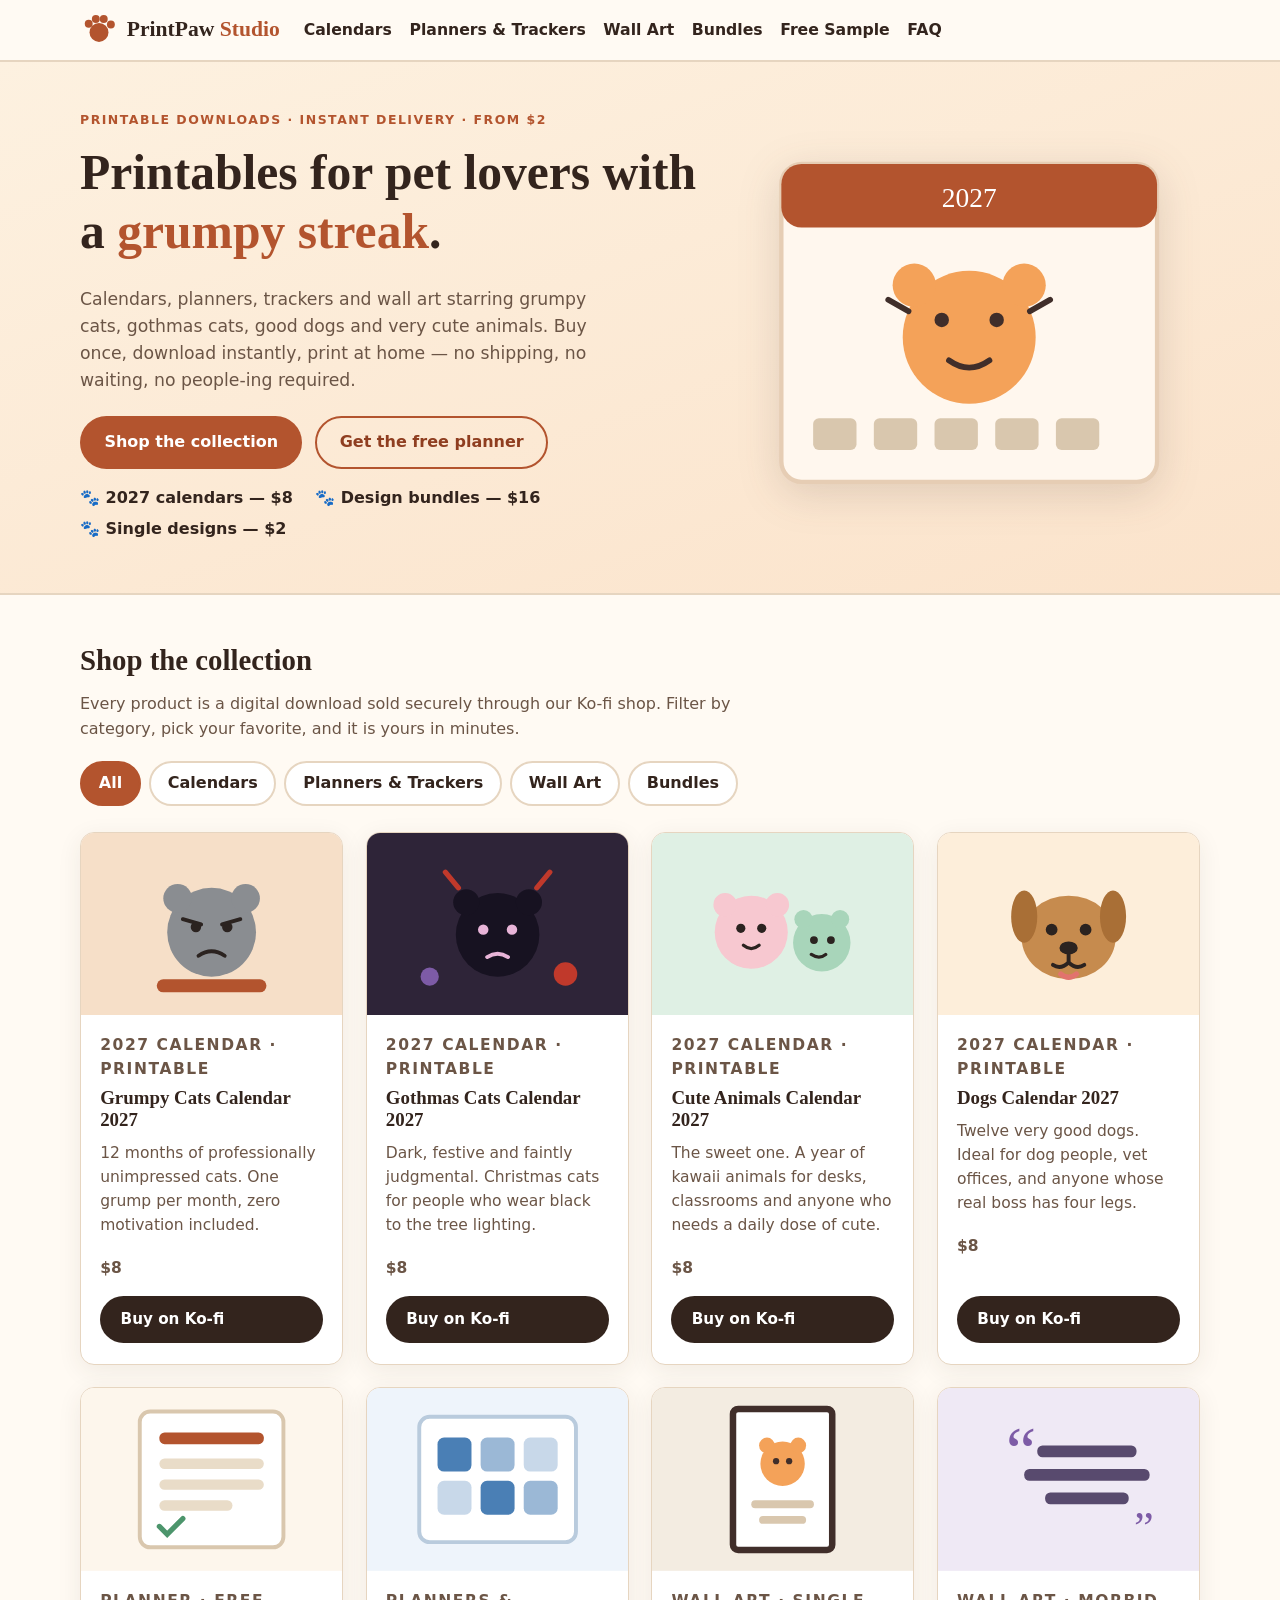
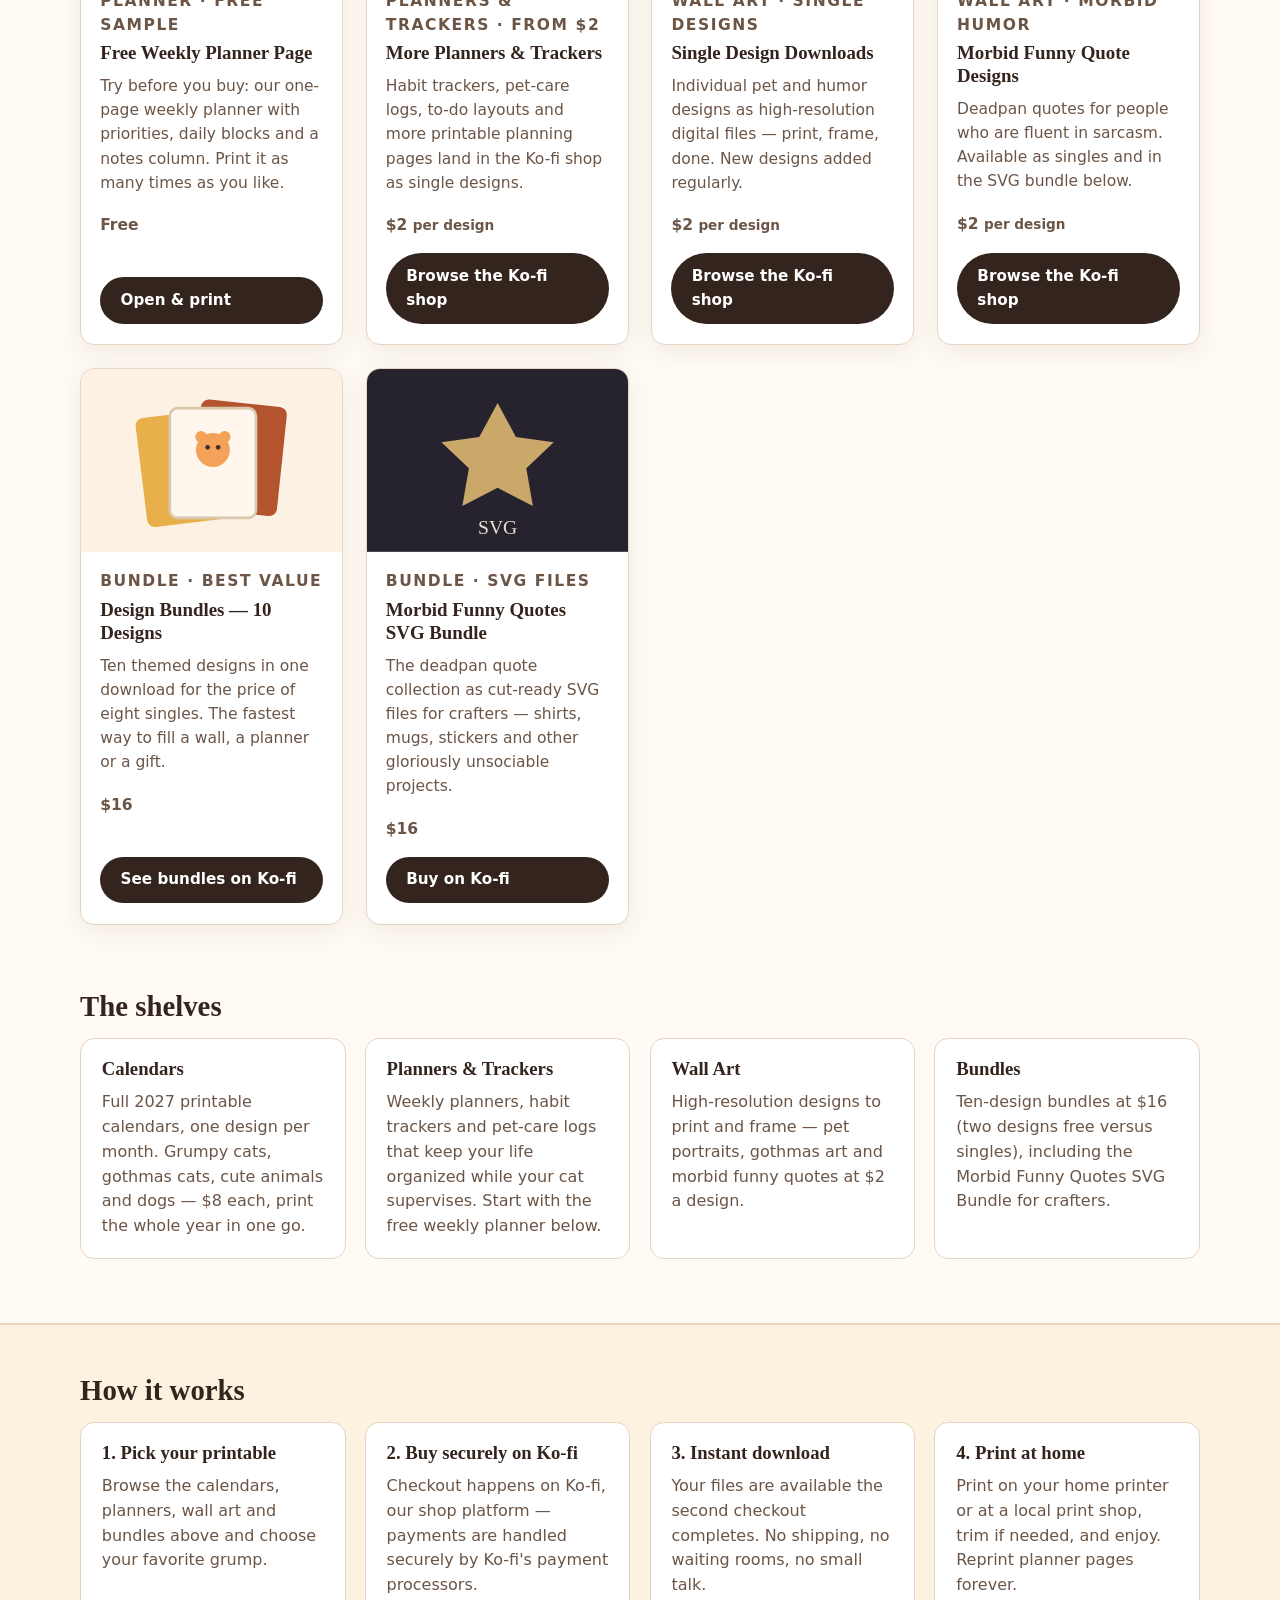
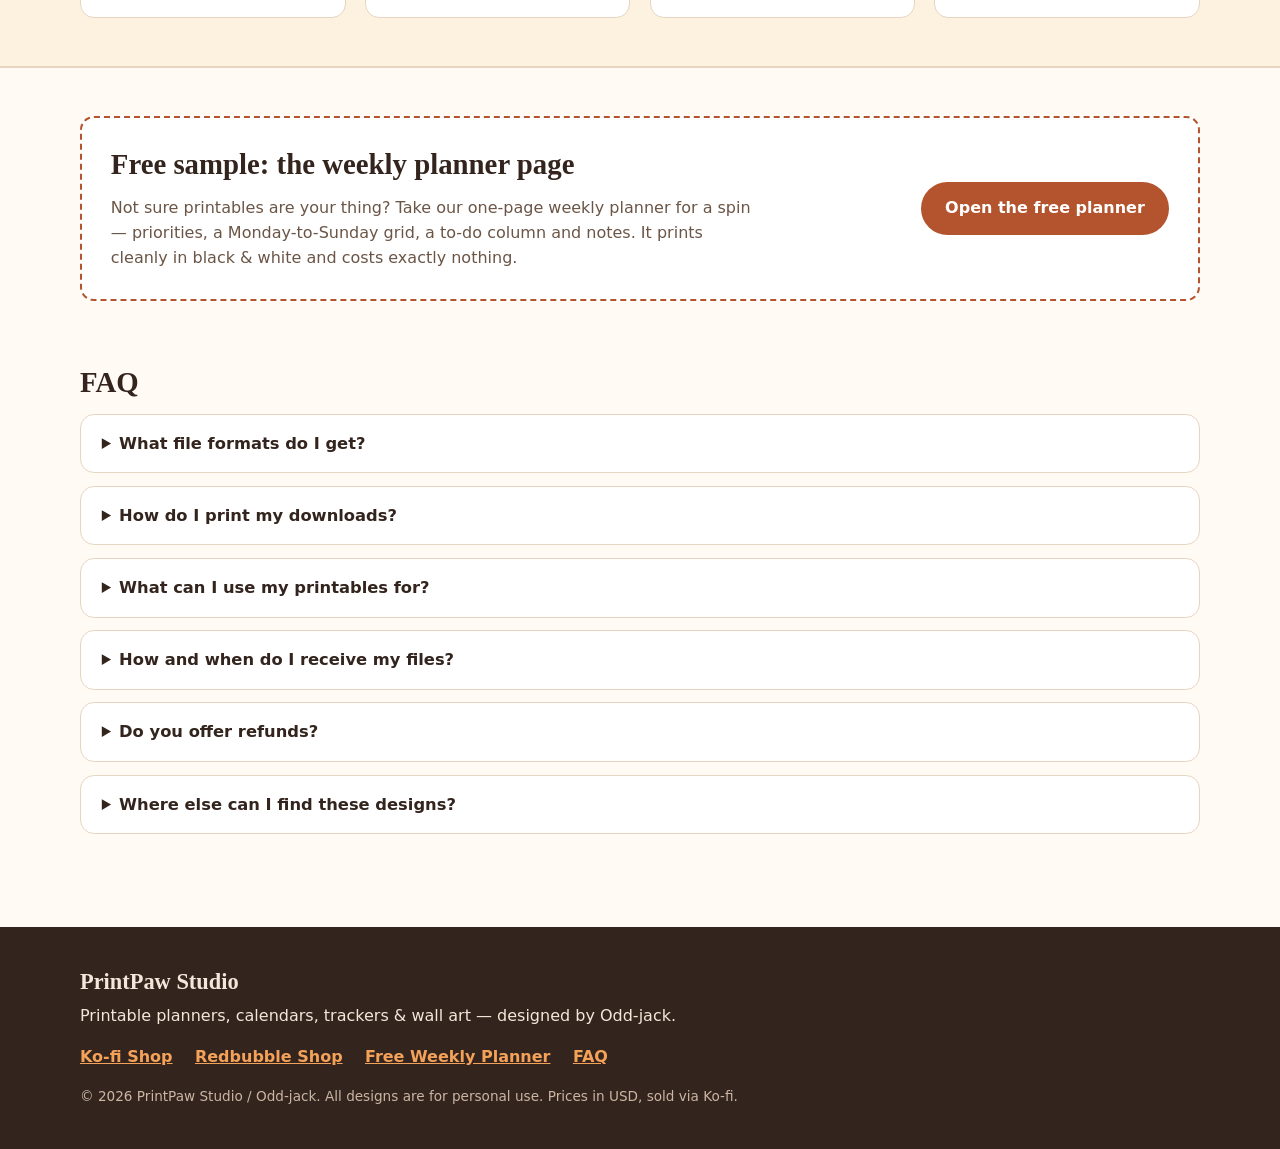
==== index.html @ d23355f5 "Launch printpaw-studio" ====
<!DOCTYPE html>
<html lang="en">
<head>
<meta charset="utf-8">
<meta name="viewport" content="width=device-width, initial-scale=1">
<title>PrintPaw Studio — Printable Planners, Calendars, Trackers &amp; Wall Art</title>
<meta name="description" content="PrintPaw Studio: printable 2027 calendars, planners, trackers and wall art with a pet-lover and grumpy-humor twist. Instant downloads from $2 — buy securely on Ko-fi, print at home.">
<meta property="og:type" content="website">
<meta property="og:site_name" content="PrintPaw Studio">
<meta property="og:title" content="PrintPaw Studio — Printables for Pet Lovers with a Grumpy Streak">
<meta property="og:description" content="2027 calendars ($8), design bundles ($16) and single designs ($2). Instant download, print at home. Grumpy cats, gothmas cats, cute animals and dogs.">
<meta property="og:url" content="https://oddjack0.github.io/printpaw-studio/">
<meta name="theme-color" content="#b3542e">
<link rel="stylesheet" href="styles.css">
</head>
<body>
<a class="skip-link" href="#main">Skip to main content</a>

<header class="site-header">
  <div class="wrap header-inner">
    <a class="brand" href="index.html" aria-label="PrintPaw Studio home">
      <svg class="brand-mark" viewBox="0 0 48 48" width="38" height="38" aria-hidden="true" focusable="false">
        <circle cx="24" cy="27" r="12" fill="#b3542e"/>
        <circle cx="11" cy="16" r="5" fill="#b3542e"/>
        <circle cx="20" cy="10" r="5" fill="#b3542e"/>
        <circle cx="30" cy="10" r="5" fill="#b3542e"/>
        <circle cx="39" cy="17" r="5" fill="#b3542e"/>
      </svg>
      <span>PrintPaw <em>Studio</em></span>
    </a>
    <nav aria-label="Main navigation">
      <ul class="nav-list">
        <li><a href="#calendars">Calendars</a></li>
        <li><a href="#planners">Planners &amp; Trackers</a></li>
        <li><a href="#wall-art">Wall Art</a></li>
        <li><a href="#bundles">Bundles</a></li>
        <li><a href="#free-sample">Free Sample</a></li>
        <li><a href="#faq">FAQ</a></li>
      </ul>
    </nav>
  </div>
</header>

<main id="main">

  <!-- Hero -->
  <section class="hero" aria-labelledby="hero-heading">
    <div class="wrap hero-inner">
      <div class="hero-copy">
        <p class="eyebrow">Printable downloads · Instant delivery · From $2</p>
        <h1 id="hero-heading">Printables for pet lovers with a <span class="accent">grumpy streak</span>.</h1>
        <p class="lede">Calendars, planners, trackers and wall art starring grumpy cats, gothmas cats, good dogs and very cute animals. Buy once, download instantly, print at home — no shipping, no waiting, no people-ing required.</p>
        <p class="hero-ctas">
          <a class="btn btn-primary" href="#shop">Shop the collection</a>
          <a class="btn btn-ghost" href="planner.html">Get the free planner</a>
        </p>
        <ul class="hero-points">
          <li>2027 calendars — $8</li>
          <li>Design bundles — $16</li>
          <li>Single designs — $2</li>
        </ul>
      </div>
      <div class="hero-art" aria-hidden="true">
        <svg viewBox="0 0 320 260" role="presentation">
          <rect x="30" y="20" width="260" height="220" rx="14" fill="#fff7ee" stroke="#e6cdb4" stroke-width="3"/>
          <rect x="30" y="20" width="260" height="44" rx="14" fill="#b3542e"/>
          <text x="160" y="50" text-anchor="middle" font-size="19" fill="#ffffff" font-family="Georgia, serif">2027</text>
          <circle cx="160" cy="140" r="46" fill="#f4a259"/>
          <circle cx="122" cy="104" r="15" fill="#f4a259"/>
          <circle cx="198" cy="104" r="15" fill="#f4a259"/>
          <circle cx="141" cy="128" r="5" fill="#402e2a"/>
          <circle cx="179" cy="128" r="5" fill="#402e2a"/>
          <path d="M146 156 q14 10 28 0" stroke="#402e2a" stroke-width="4" fill="none" stroke-linecap="round"/>
          <path d="M118 122 l-14 -8 M202 122 l14 -8" stroke="#402e2a" stroke-width="4" stroke-linecap="round"/>
          <g fill="#d9c7ae">
            <rect x="52" y="196" width="30" height="22" rx="4"/><rect x="94" y="196" width="30" height="22" rx="4"/>
            <rect x="136" y="196" width="30" height="22" rx="4"/><rect x="178" y="196" width="30" height="22" rx="4"/>
            <rect x="220" y="196" width="30" height="22" rx="4"/>
          </g>
        </svg>
      </div>
    </div>
  </section>

  <!-- Shop / product grid -->
  <section id="shop" class="section wrap" aria-labelledby="shop-heading">
    <h2 id="shop-heading">Shop the collection</h2>
    <p class="section-intro">Every product is a digital download sold securely through our Ko-fi shop. Filter by category, pick your favorite, and it is yours in minutes.</p>

    <div class="filter-bar" role="group" aria-label="Filter products by category">
      <button type="button" class="filter-btn is-active" data-filter="all" aria-pressed="true">All</button>
      <button type="button" class="filter-btn" data-filter="calendars" aria-pressed="false">Calendars</button>
      <button type="button" class="filter-btn" data-filter="planners" aria-pressed="false">Planners &amp; Trackers</button>
      <button type="button" class="filter-btn" data-filter="wall-art" aria-pressed="false">Wall Art</button>
      <button type="button" class="filter-btn" data-filter="bundles" aria-pressed="false">Bundles</button>
    </div>
    <p class="visually-hidden" id="filter-status" role="status" aria-live="polite"></p>

    <ul class="product-grid">
      <!-- Calendars -->
      <li class="card" data-category="calendars" id="calendars">
        <div class="card-art art-cats" aria-hidden="true">
          <svg viewBox="0 0 200 140"><rect width="200" height="140" fill="#f6dfc8"/><circle cx="100" cy="76" r="34" fill="#8a8d91"/><circle cx="74" cy="50" r="11" fill="#8a8d91"/><circle cx="126" cy="50" r="11" fill="#8a8d91"/><circle cx="88" cy="72" r="4" fill="#2b2320"/><circle cx="112" cy="72" r="4" fill="#2b2320"/><path d="M78 66 l14 4 M122 66 l-14 4" stroke="#2b2320" stroke-width="3" stroke-linecap="round"/><path d="M90 94 q10 -7 20 0" stroke="#2b2320" stroke-width="3" fill="none" stroke-linecap="round"/><rect x="58" y="112" width="84" height="10" rx="5" fill="#b3542e"/></svg>
        </div>
        <div class="card-body">
          <p class="card-tag">2027 Calendar · Printable</p>
          <h3>Grumpy Cats Calendar 2027</h3>
          <p>12 months of professionally unimpressed cats. One grump per month, zero motivation included.</p>
          <p class="price">$8</p>
          <a class="btn btn-card" href="https://ko-fi.com/s/7d30988a69" rel="noopener">Buy on Ko-fi</a>
        </div>
      </li>

      <li class="card" data-category="calendars">
        <div class="card-art art-goth" aria-hidden="true">
          <svg viewBox="0 0 200 140"><rect width="200" height="140" fill="#2e2438"/><circle cx="100" cy="78" r="32" fill="#171221"/><circle cx="76" cy="53" r="10" fill="#171221"/><circle cx="124" cy="53" r="10" fill="#171221"/><circle cx="89" cy="74" r="4" fill="#e8b4d8"/><circle cx="111" cy="74" r="4" fill="#e8b4d8"/><path d="M92 95 q8 -5 16 0" stroke="#e8b4d8" stroke-width="3" fill="none" stroke-linecap="round"/><path d="M60 30 l10 12 M140 30 l-10 12" stroke="#c0392b" stroke-width="4" stroke-linecap="round"/><circle cx="152" cy="108" r="9" fill="#c0392b"/><circle cx="48" cy="110" r="7" fill="#7d5ba6"/></svg>
        </div>
        <div class="card-body">
          <p class="card-tag">2027 Calendar · Printable</p>
          <h3>Gothmas Cats Calendar 2027</h3>
          <p>Dark, festive and faintly judgmental. Christmas cats for people who wear black to the tree lighting.</p>
          <p class="price">$8</p>
          <a class="btn btn-card" href="https://ko-fi.com/s/aebd55308f" rel="noopener">Buy on Ko-fi</a>
        </div>
      </li>

      <li class="card" data-category="calendars">
        <div class="card-art art-cute" aria-hidden="true">
          <svg viewBox="0 0 200 140"><rect width="200" height="140" fill="#dff0e4"/><circle cx="76" cy="76" r="28" fill="#f7c8d0"/><circle cx="56" cy="55" r="9" fill="#f7c8d0"/><circle cx="96" cy="55" r="9" fill="#f7c8d0"/><circle cx="130" cy="84" r="22" fill="#a8d5ba"/><circle cx="116" cy="66" r="7" fill="#a8d5ba"/><circle cx="144" cy="66" r="7" fill="#a8d5ba"/><circle cx="68" cy="73" r="3.5" fill="#2b2320"/><circle cx="84" cy="73" r="3.5" fill="#2b2320"/><circle cx="124" cy="82" r="3" fill="#2b2320"/><circle cx="137" cy="82" r="3" fill="#2b2320"/><path d="M70 86 q6 5 12 0 M122 93 q6 4 11 0" stroke="#2b2320" stroke-width="2.5" fill="none" stroke-linecap="round"/></svg>
        </div>
        <div class="card-body">
          <p class="card-tag">2027 Calendar · Printable</p>
          <h3>Cute Animals Calendar 2027</h3>
          <p>The sweet one. A year of kawaii animals for desks, classrooms and anyone who needs a daily dose of cute.</p>
          <p class="price">$8</p>
          <a class="btn btn-card" href="https://ko-fi.com/s/3fa8994c69" rel="noopener">Buy on Ko-fi</a>
        </div>
      </li>

      <li class="card" data-category="calendars">
        <div class="card-art art-dogs" aria-hidden="true">
          <svg viewBox="0 0 200 140"><rect width="200" height="140" fill="#fdeeda"/><ellipse cx="100" cy="80" rx="36" ry="32" fill="#c68b4e"/><ellipse cx="66" cy="64" rx="10" ry="20" fill="#a96f36"/><ellipse cx="134" cy="64" rx="10" ry="20" fill="#a96f36"/><circle cx="87" cy="74" r="4.5" fill="#2b2320"/><circle cx="113" cy="74" r="4.5" fill="#2b2320"/><ellipse cx="100" cy="88" rx="7" ry="5" fill="#2b2320"/><path d="M100 93 v6 M100 99 q-6 6 -12 2 M100 99 q6 6 12 2" stroke="#2b2320" stroke-width="3" fill="none" stroke-linecap="round"/><path d="M94 108 q6 5 12 0" stroke="#e2736d" stroke-width="4" fill="none" stroke-linecap="round"/></svg>
        </div>
        <div class="card-body">
          <p class="card-tag">2027 Calendar · Printable</p>
          <h3>Dogs Calendar 2027</h3>
          <p>Twelve very good dogs. Ideal for dog people, vet offices, and anyone whose real boss has four legs.</p>
          <p class="price">$8</p>
          <a class="btn btn-card" href="https://ko-fi.com/s/ce961ba7b0" rel="noopener">Buy on Ko-fi</a>
        </div>
      </li>

      <!-- Planners & Trackers -->
      <li class="card" data-category="planners" id="planners">
        <div class="card-art art-planner" aria-hidden="true">
          <svg viewBox="0 0 200 140"><rect width="200" height="140" fill="#fdf6ec"/><rect x="45" y="18" width="110" height="104" rx="8" fill="#ffffff" stroke="#d9c7ae" stroke-width="3"/><g fill="#b3542e"><rect x="60" y="34" width="80" height="9" rx="4"/></g><g fill="#e9dcc8"><rect x="60" y="54" width="80" height="8" rx="4"/><rect x="60" y="70" width="80" height="8" rx="4"/><rect x="60" y="86" width="56" height="8" rx="4"/></g><path d="M60 106 l6 6 l12 -12" stroke="#4c956c" stroke-width="4" fill="none" stroke-linecap="round"/></svg>
        </div>
        <div class="card-body">
          <p class="card-tag">Planner · Free Sample</p>
          <h3>Free Weekly Planner Page</h3>
          <p>Try before you buy: our one-page weekly planner with priorities, daily blocks and a notes column. Print it as many times as you like.</p>
          <p class="price">Free</p>
          <a class="btn btn-card" href="planner.html">Open &amp; print</a>
        </div>
      </li>

      <li class="card" data-category="planners">
        <div class="card-art art-tracker" aria-hidden="true">
          <svg viewBox="0 0 200 140"><rect width="200" height="140" fill="#eef4fb"/><rect x="40" y="22" width="120" height="96" rx="8" fill="#ffffff" stroke="#b9cbdd" stroke-width="3"/><g fill="#4a7fb5"><rect x="54" y="38" width="26" height="26" rx="5"/><rect x="87" y="38" width="26" height="26" rx="5" opacity=".55"/><rect x="120" y="38" width="26" height="26" rx="5" opacity=".3"/><rect x="54" y="71" width="26" height="26" rx="5" opacity=".3"/><rect x="87" y="71" width="26" height="26" rx="5"/><rect x="120" y="71" width="26" height="26" rx="5" opacity=".55"/></g></svg>
        </div>
        <div class="card-body">
          <p class="card-tag">Planners &amp; Trackers · From $2</p>
          <h3>More Planners &amp; Trackers</h3>
          <p>Habit trackers, pet-care logs, to-do layouts and more printable planning pages land in the Ko-fi shop as single designs.</p>
          <p class="price">$2 <span class="price-note">per design</span></p>
          <a class="btn btn-card" href="https://ko-fi.com/oddjack/shop" rel="noopener">Browse the Ko-fi shop</a>
        </div>
      </li>

      <!-- Wall Art -->
      <li class="card" data-category="wall-art" id="wall-art">
        <div class="card-art art-wall" aria-hidden="true">
          <svg viewBox="0 0 200 140"><rect width="200" height="140" fill="#f3ece1"/><rect x="62" y="16" width="76" height="108" rx="4" fill="#ffffff" stroke="#402e2a" stroke-width="5"/><circle cx="100" cy="58" r="17" fill="#f4a259"/><circle cx="88" cy="44" r="6" fill="#f4a259"/><circle cx="112" cy="44" r="6" fill="#f4a259"/><circle cx="95" cy="56" r="2.4" fill="#402e2a"/><circle cx="105" cy="56" r="2.4" fill="#402e2a"/><g fill="#d9c7ae"><rect x="76" y="86" width="48" height="6" rx="3"/><rect x="82" y="98" width="36" height="6" rx="3"/></g></svg>
        </div>
        <div class="card-body">
          <p class="card-tag">Wall Art · Single Designs</p>
          <h3>Single Design Downloads</h3>
          <p>Individual pet and humor designs as high-resolution digital files — print, frame, done. New designs added regularly.</p>
          <p class="price">$2 <span class="price-note">per design</span></p>
          <a class="btn btn-card" href="https://ko-fi.com/oddjack/shop" rel="noopener">Browse the Ko-fi shop</a>
        </div>
      </li>

      <li class="card" data-category="wall-art">
        <div class="card-art art-quote" aria-hidden="true">
          <svg viewBox="0 0 200 140"><rect width="200" height="140" fill="#efe9f5"/><text x="52" y="66" font-size="52" fill="#7d5ba6" font-family="Georgia, serif">&#8220;</text><g fill="#584a6e"><rect x="76" y="44" width="76" height="9" rx="4"/><rect x="66" y="62" width="96" height="9" rx="4"/><rect x="82" y="80" width="64" height="9" rx="4"/></g><text x="150" y="118" font-size="34" fill="#7d5ba6" font-family="Georgia, serif">&#8221;</text></svg>
        </div>
        <div class="card-body">
          <p class="card-tag">Wall Art · Morbid Humor</p>
          <h3>Morbid Funny Quote Designs</h3>
          <p>Deadpan quotes for people who are fluent in sarcasm. Available as singles and in the SVG bundle below.</p>
          <p class="price">$2 <span class="price-note">per design</span></p>
          <a class="btn btn-card" href="https://ko-fi.com/oddjack/shop" rel="noopener">Browse the Ko-fi shop</a>
        </div>
      </li>

      <!-- Bundles -->
      <li class="card" data-category="bundles" id="bundles">
        <div class="card-art art-bundle" aria-hidden="true">
          <svg viewBox="0 0 200 140"><rect width="200" height="140" fill="#fdf1e3"/><g><rect x="46" y="34" width="66" height="84" rx="6" fill="#e8b04b" transform="rotate(-7 79 76)"/><rect x="88" y="26" width="66" height="84" rx="6" fill="#b3542e" transform="rotate(6 121 68)"/><rect x="68" y="30" width="66" height="84" rx="6" fill="#fff7ee" stroke="#d9c7ae" stroke-width="2"/></g><circle cx="101" cy="62" r="13" fill="#f4a259"/><circle cx="92" cy="52" r="4.5" fill="#f4a259"/><circle cx="110" cy="52" r="4.5" fill="#f4a259"/><circle cx="97" cy="60" r="1.8" fill="#402e2a"/><circle cx="105" cy="60" r="1.8" fill="#402e2a"/></svg>
        </div>
        <div class="card-body">
          <p class="card-tag">Bundle · Best Value</p>
          <h3>Design Bundles — 10 Designs</h3>
          <p>Ten themed designs in one download for the price of eight singles. The fastest way to fill a wall, a planner or a gift.</p>
          <p class="price">$16</p>
          <a class="btn btn-card" href="https://ko-fi.com/oddjack/shop" rel="noopener">See bundles on Ko-fi</a>
        </div>
      </li>

      <li class="card" data-category="bundles">
        <div class="card-art art-svg" aria-hidden="true">
          <svg viewBox="0 0 200 140"><rect width="200" height="140" fill="#26222e"/><path d="M100 26 l14 26 l29 4 l-21 20 l5 29 l-27 -14 l-27 14 l5 -29 l-21 -20 l29 -4 z" fill="#c9a86a"/><text x="100" y="126" text-anchor="middle" font-size="15" fill="#e9e2d0" font-family="Georgia, serif">SVG</text></svg>
        </div>
        <div class="card-body">
          <p class="card-tag">Bundle · SVG Files</p>
          <h3>Morbid Funny Quotes SVG Bundle</h3>
          <p>The deadpan quote collection as cut-ready SVG files for crafters — shirts, mugs, stickers and other gloriously unsociable projects.</p>
          <p class="price">$16</p>
          <a class="btn btn-card" href="https://ko-fi.com/s/2154071349" rel="noopener">Buy on Ko-fi</a>
        </div>
      </li>
    </ul>
  </section>

  <!-- Category blurbs -->
  <section class="section wrap" aria-labelledby="cats-heading">
    <h2 id="cats-heading">The shelves</h2>
    <div class="shelf-grid">
      <article class="shelf">
        <h3>Calendars</h3>
        <p>Full 2027 printable calendars, one design per month. Grumpy cats, gothmas cats, cute animals and dogs — $8 each, print the whole year in one go.</p>
      </article>
      <article class="shelf">
        <h3>Planners &amp; Trackers</h3>
        <p>Weekly planners, habit trackers and pet-care logs that keep your life organized while your cat supervises. Start with the free weekly planner below.</p>
      </article>
      <article class="shelf">
        <h3>Wall Art</h3>
        <p>High-resolution designs to print and frame — pet portraits, gothmas art and morbid funny quotes at $2 a design.</p>
      </article>
      <article class="shelf">
        <h3>Bundles</h3>
        <p>Ten-design bundles at $16 (two designs free versus singles), including the Morbid Funny Quotes SVG Bundle for crafters.</p>
      </article>
    </div>
  </section>

  <!-- How it works -->
  <section class="section section-alt" aria-labelledby="how-heading">
    <div class="wrap">
      <h2 id="how-heading">How it works</h2>
      <ol class="steps">
        <li>
          <h3>1. Pick your printable</h3>
          <p>Browse the calendars, planners, wall art and bundles above and choose your favorite grump.</p>
        </li>
        <li>
          <h3>2. Buy securely on Ko-fi</h3>
          <p>Checkout happens on Ko-fi, our shop platform — payments are handled securely by Ko-fi's payment processors.</p>
        </li>
        <li>
          <h3>3. Instant download</h3>
          <p>Your files are available the second checkout completes. No shipping, no waiting rooms, no small talk.</p>
        </li>
        <li>
          <h3>4. Print at home</h3>
          <p>Print on your home printer or at a local print shop, trim if needed, and enjoy. Reprint planner pages forever.</p>
        </li>
      </ol>
    </div>
  </section>

  <!-- Free sample -->
  <section id="free-sample" class="section wrap" aria-labelledby="free-heading">
    <div class="free-box">
      <div>
        <h2 id="free-heading">Free sample: the weekly planner page</h2>
        <p>Not sure printables are your thing? Take our one-page weekly planner for a spin — priorities, a Monday-to-Sunday grid, a to-do column and notes. It prints cleanly in black &amp; white and costs exactly nothing.</p>
      </div>
      <p><a class="btn btn-primary" href="planner.html">Open the free planner</a></p>
    </div>
  </section>

  <!-- FAQ -->
  <section id="faq" class="section wrap" aria-labelledby="faq-heading">
    <h2 id="faq-heading">FAQ</h2>
    <div class="faq-list">
      <details>
        <summary>What file formats do I get?</summary>
        <p>Calendars, planners and wall art are delivered as print-ready PDF files (with high-resolution artwork), and design singles are high-resolution image files. The Morbid Funny Quotes bundle is delivered as SVG files for cutting machines and design software.</p>
      </details>
      <details>
        <summary>How do I print my downloads?</summary>
        <p>Print at 100% scale (turn off &#8220;fit to page&#8221;) on US Letter or A4. For the best results use &#8220;Best&#8221; quality, matte photo paper or cardstock for wall art, and standard paper for planner pages. Colors can vary slightly between printers. You can also take the files to any local or online print shop.</p>
      </details>
      <details>
        <summary>What can I use my printables for?</summary>
        <p>Everything in the shop is licensed for <strong>personal use</strong>: print for yourself, your home, your planner, or as a gift. Please don't resell, redistribute or share the digital files, or sell printed copies. If you'd like to use a design commercially, contact us through Ko-fi first.</p>
      </details>
      <details>
        <summary>How and when do I receive my files?</summary>
        <p>Immediately after checkout on Ko-fi — the download link appears on the confirmation screen and is emailed to you. If a download link ever expires, Ko-fi support or the shop messages can get you sorted.</p>
      </details>
      <details>
        <summary>Do you offer refunds?</summary>
        <p>Because these are instant digital downloads, completed purchases generally can't be returned. If a file is broken or the wrong item, message the shop on Ko-fi and we'll make it right with a fixed file or replacement.</p>
      </details>
      <details>
        <summary>Where else can I find these designs?</summary>
        <p>Many designs are also available as printed merch — shirts, stickers, mugs and more — in our <a href="https://www.redbubble.com/people/Odd-jack/shop" rel="noopener">Redbubble shop</a>, professionally printed and shipped to you.</p>
      </details>
    </div>
  </section>

</main>

<footer class="site-footer">
  <div class="wrap footer-inner">
    <p class="footer-brand">PrintPaw Studio</p>
    <p>Printable planners, calendars, trackers &amp; wall art — designed by Odd-jack.</p>
    <ul class="footer-links">
      <li><a href="https://ko-fi.com/oddjack/shop" rel="noopener">Ko-fi Shop</a></li>
      <li><a href="https://www.redbubble.com/people/Odd-jack/shop" rel="noopener">Redbubble Shop</a></li>
      <li><a href="planner.html">Free Weekly Planner</a></li>
      <li><a href="#faq">FAQ</a></li>
    </ul>
    <p class="fineprint">&copy; <span id="year">2026</span> PrintPaw Studio / Odd-jack. All designs are for personal use. Prices in USD, sold via Ko-fi.</p>
  </div>
</footer>

<script src="script.js"></script>
</body>
</html>
---- styles.css ----
/* PrintPaw Studio — warm printable-shop look. No external fonts/CDNs. */
:root {
  --ink: #33241d;
  --ink-soft: #6b5546;
  --paper: #fffaf3;
  --card: #ffffff;
  --cream: #fdf1e0;
  --line: #e6d5c0;
  --brand: #b3542e;
  --brand-dark: #8f3e20;
  --accent: #f4a259;
  --sage: #4c956c;
  --radius: 14px;
  --shadow: 0 6px 24px rgba(64, 46, 42, .08);
}

* { box-sizing: border-box; }

html { scroll-behavior: smooth; }

body {
  margin: 0;
  font-family: "Segoe UI", system-ui, -apple-system, Roboto, "Helvetica Neue", Arial, sans-serif;
  color: var(--ink);
  background: var(--paper);
  line-height: 1.55;
}

h1, h2, h3 { font-family: Georgia, "Times New Roman", serif; line-height: 1.2; margin: 0 0 .5em; }
h2 { font-size: 1.8rem; }
p { margin: 0 0 1em; }
a { color: var(--brand-dark); }
img, svg { max-width: 100%; }

.wrap { width: min(1120px, 92%); margin-inline: auto; }

.visually-hidden {
  position: absolute; width: 1px; height: 1px; overflow: hidden;
  clip: rect(0 0 0 0); clip-path: inset(50%); white-space: nowrap;
}
.skip-link {
  position: absolute; left: -9999px; top: 0; background: var(--ink); color: #fff;
  padding: .6rem 1rem; z-index: 20; border-radius: 0 0 8px 0;
}
.skip-link:focus { left: 0; }

/* Header */
.site-header {
  background: var(--paper);
  border-bottom: 2px solid var(--line);
  position: sticky; top: 0; z-index: 10;
}
.header-inner {
  display: flex; flex-wrap: wrap; align-items: center; gap: .5rem 1.5rem;
  padding: .7rem 0;
}
.brand {
  display: inline-flex; align-items: center; gap: .55rem;
  font-family: Georgia, serif; font-size: 1.35rem; font-weight: 700;
  color: var(--ink); text-decoration: none;
}
.brand em { color: var(--brand); font-style: normal; }
.nav-list {
  display: flex; flex-wrap: wrap; gap: .25rem 1.1rem;
  list-style: none; margin: 0 0 0 auto; padding: 0;
}
.nav-list a { color: var(--ink); text-decoration: none; font-weight: 600; font-size: .98rem; }
.nav-list a:hover, .nav-list a:focus-visible { color: var(--brand); text-decoration: underline; }

/* Hero */
.hero { background: linear-gradient(160deg, var(--cream), #fbe3cb); border-bottom: 2px solid var(--line); }
.hero-inner {
  display: grid; gap: 2rem; align-items: center;
  padding: 3rem 0 3.2rem;
}
@media (min-width: 820px) {
  .hero-inner { grid-template-columns: 1.15fr .85fr; }
}
.eyebrow {
  text-transform: uppercase; letter-spacing: .12em; font-size: .78rem;
  font-weight: 700; color: var(--brand); margin-bottom: .8rem;
}
.hero h1 { font-size: clamp(2rem, 5vw, 3.1rem); }
.accent { color: var(--brand); }
.lede { font-size: 1.08rem; color: var(--ink-soft); max-width: 34rem; }
.hero-ctas { display: flex; flex-wrap: wrap; gap: .8rem; margin: 1.4rem 0 1.1rem; }
.hero-points { display: flex; flex-wrap: wrap; gap: .4rem 1.4rem; list-style: none; padding: 0; margin: 0; font-weight: 600; }
.hero-points li::before { content: "🐾 "; }
.hero-art svg { width: 100%; height: auto; filter: drop-shadow(0 10px 20px rgba(64,46,42,.15)); }

/* Buttons */
.btn {
  display: inline-block; padding: .75rem 1.4rem; border-radius: 999px;
  font-weight: 700; text-decoration: none; border: 2px solid transparent;
  transition: transform .12s ease, background .12s ease;
}
.btn:hover { transform: translateY(-1px); }
.btn:focus-visible, .filter-btn:focus-visible, summary:focus-visible { outline: 3px solid var(--accent); outline-offset: 2px; }
.btn-primary { background: var(--brand); color: #fff; }
.btn-primary:hover { background: var(--brand-dark); }
.btn-ghost { border-color: var(--brand); color: var(--brand-dark); background: transparent; }
.btn-ghost:hover { background: #fbe9dc; }
.btn-card { background: var(--ink); color: #fff; padding: .6rem 1.15rem; font-size: .95rem; margin-top: auto; }
.btn-card:hover { background: var(--brand-dark); }

/* Sections */
.section { padding: 3rem 0 1rem; }
.section-alt { background: var(--cream); border-block: 2px solid var(--line); padding-bottom: 3rem; margin-top: 3rem; }
.section-intro { color: var(--ink-soft); max-width: 44rem; }

/* Filter */
.filter-bar { display: flex; flex-wrap: wrap; gap: .5rem; margin: 1.2rem 0 1.6rem; }
.filter-btn {
  font: inherit; font-weight: 600; cursor: pointer;
  padding: .5rem 1.05rem; border-radius: 999px;
  border: 2px solid var(--line); background: #fff; color: var(--ink);
}
.filter-btn:hover { border-color: var(--brand); }
.filter-btn.is-active { background: var(--brand); border-color: var(--brand); color: #fff; }

/* Product grid */
.product-grid {
  display: grid; gap: 1.4rem; list-style: none; padding: 0; margin: 0;
  grid-template-columns: repeat(auto-fill, minmax(min(250px, 100%), 1fr));
}
.card {
  background: var(--card); border: 1px solid var(--line); border-radius: var(--radius);
  overflow: hidden; box-shadow: var(--shadow); display: flex; flex-direction: column;
}
.card[hidden] { display: none; }
.card-art svg { display: block; width: 100%; height: auto; }
.card-body { padding: 1.1rem 1.2rem 1.3rem; display: flex; flex-direction: column; flex: 1; }
.card-tag { font-size: .75rem; text-transform: uppercase; letter-spacing: .1em; font-weight: 700; color: var(--brand); margin-bottom: .35rem; }
.card-body h3 { font-size: 1.18rem; }
.card-body p { color: var(--ink-soft); font-size: .97rem; }
.price { font-size: 1.45rem; font-weight: 800; color: var(--ink); margin: .2rem 0 1rem; }
.price-note { font-size: .85rem; font-weight: 600; color: var(--ink-soft); }

/* Shelves */
.shelf-grid { display: grid; gap: 1.2rem; grid-template-columns: repeat(auto-fit, minmax(min(230px, 100%), 1fr)); }
.shelf { background: #fff; border: 1px solid var(--line); border-radius: var(--radius); padding: 1.2rem 1.3rem; }
.shelf p { color: var(--ink-soft); margin: 0; }

/* Steps */
.steps { display: grid; gap: 1.2rem; list-style: none; padding: 0; margin: 0; grid-template-columns: repeat(auto-fit, minmax(min(220px, 100%), 1fr)); }
.steps li { background: #fff; border: 1px solid var(--line); border-radius: var(--radius); padding: 1.2rem 1.3rem; }
.steps p { color: var(--ink-soft); margin: 0; }

/* Free sample */
.free-box {
  background: #fff; border: 2px dashed var(--brand); border-radius: var(--radius);
  padding: 1.8rem; display: flex; flex-wrap: wrap; gap: 1rem 2rem; align-items: center; justify-content: space-between;
}
.free-box p { color: var(--ink-soft); max-width: 40rem; margin: 0; }
.free-box .btn { white-space: nowrap; }

/* FAQ */
.faq-list details { background: #fff; border: 1px solid var(--line); border-radius: var(--radius); padding: 1rem 1.3rem; margin-bottom: .8rem; }
.faq-list summary { cursor: pointer; font-weight: 700; font-size: 1.02rem; }
.faq-list details p { color: var(--ink-soft); margin: .7rem 0 0; }

/* Footer */
.site-footer { background: var(--ink); color: #f3e7da; margin-top: 4rem; }
.footer-inner { padding: 2.4rem 0 2.6rem; }
.footer-brand { font-family: Georgia, serif; font-size: 1.4rem; font-weight: 700; margin-bottom: .3rem; }
.footer-links { display: flex; flex-wrap: wrap; gap: .4rem 1.4rem; list-style: none; padding: 0; margin: 1rem 0; }
.footer-links a { color: var(--accent); font-weight: 600; }
.fineprint { font-size: .85rem; color: #cbb6a4; margin: 0; }

/* ---------- Planner page ---------- */
.planner-toolbar { display: flex; flex-wrap: wrap; gap: .8rem; align-items: center; margin: 1.6rem 0; }
.planner-sheet {
  background: #fff; border: 1.5px solid #999; color: #111;
  padding: 22px; max-width: 820px; margin: 0 auto 3rem;
  font-family: Georgia, serif;
}
.planner-sheet h1 { font-size: 1.6rem; display: flex; justify-content: space-between; align-items: baseline; }
.planner-week { font-size: .95rem; color: #555; font-family: inherit; }
.planner-week .line { display: inline-block; min-width: 150px; border-bottom: 1.5px solid #111; }
.planner-priorities { border: 1.5px solid #111; padding: 10px 14px; margin-bottom: 14px; }
.planner-priorities h2 { font-size: 1.05rem; margin-bottom: .4rem; }
.write-lines { list-style: none; margin: 0; padding: 0; }
.write-lines li { border-bottom: 1px solid #bbb; min-height: 26px; }
.planner-table { width: 100%; border-collapse: collapse; margin-bottom: 14px; }
.planner-table th, .planner-table td { border: 1.5px solid #111; padding: 7px 9px; text-align: left; vertical-align: top; }
.planner-table th { background: #f0e9df; font-size: .95rem; width: 16%; }
.planner-table td { height: 62px; width: 42%; }
.planner-cols { display: grid; grid-template-columns: 1fr 1fr; gap: 14px; }
.planner-box { border: 1.5px solid #111; padding: 10px 14px; }
.planner-box h2 { font-size: 1.05rem; margin-bottom: .4rem; }
.todo-list { list-style: none; margin: 0; padding: 0; }
.todo-list li { border-bottom: 1px solid #bbb; min-height: 26px; padding-left: 24px; position: relative; }
.todo-list li::before {
  content: ""; position: absolute; left: 2px; top: 5px;
  width: 13px; height: 13px; border: 1.5px solid #111;
}
.planner-foot { text-align: center; font-size: .8rem; color: #666; margin-top: 14px; }

@media (max-width: 560px) {
  .planner-cols { grid-template-columns: 1fr; }
  .header-inner { justify-content: center; text-align: center; }
  .nav-list { margin: 0; justify-content: center; }
}

/* ---------- Print: planner sheet prints clean; site chrome hides ---------- */
@page { margin: 12mm; }
@media print {
  .site-header, .site-footer, .planner-toolbar, .skip-link, .no-print { display: none !important; }
  body { background: #fff; }
  .planner-sheet { border: none; box-shadow: none; max-width: none; margin: 0; padding: 0; }
  .planner-table th { background: #eee !important; -webkit-print-color-adjust: exact; print-color-adjust: exact; }
}
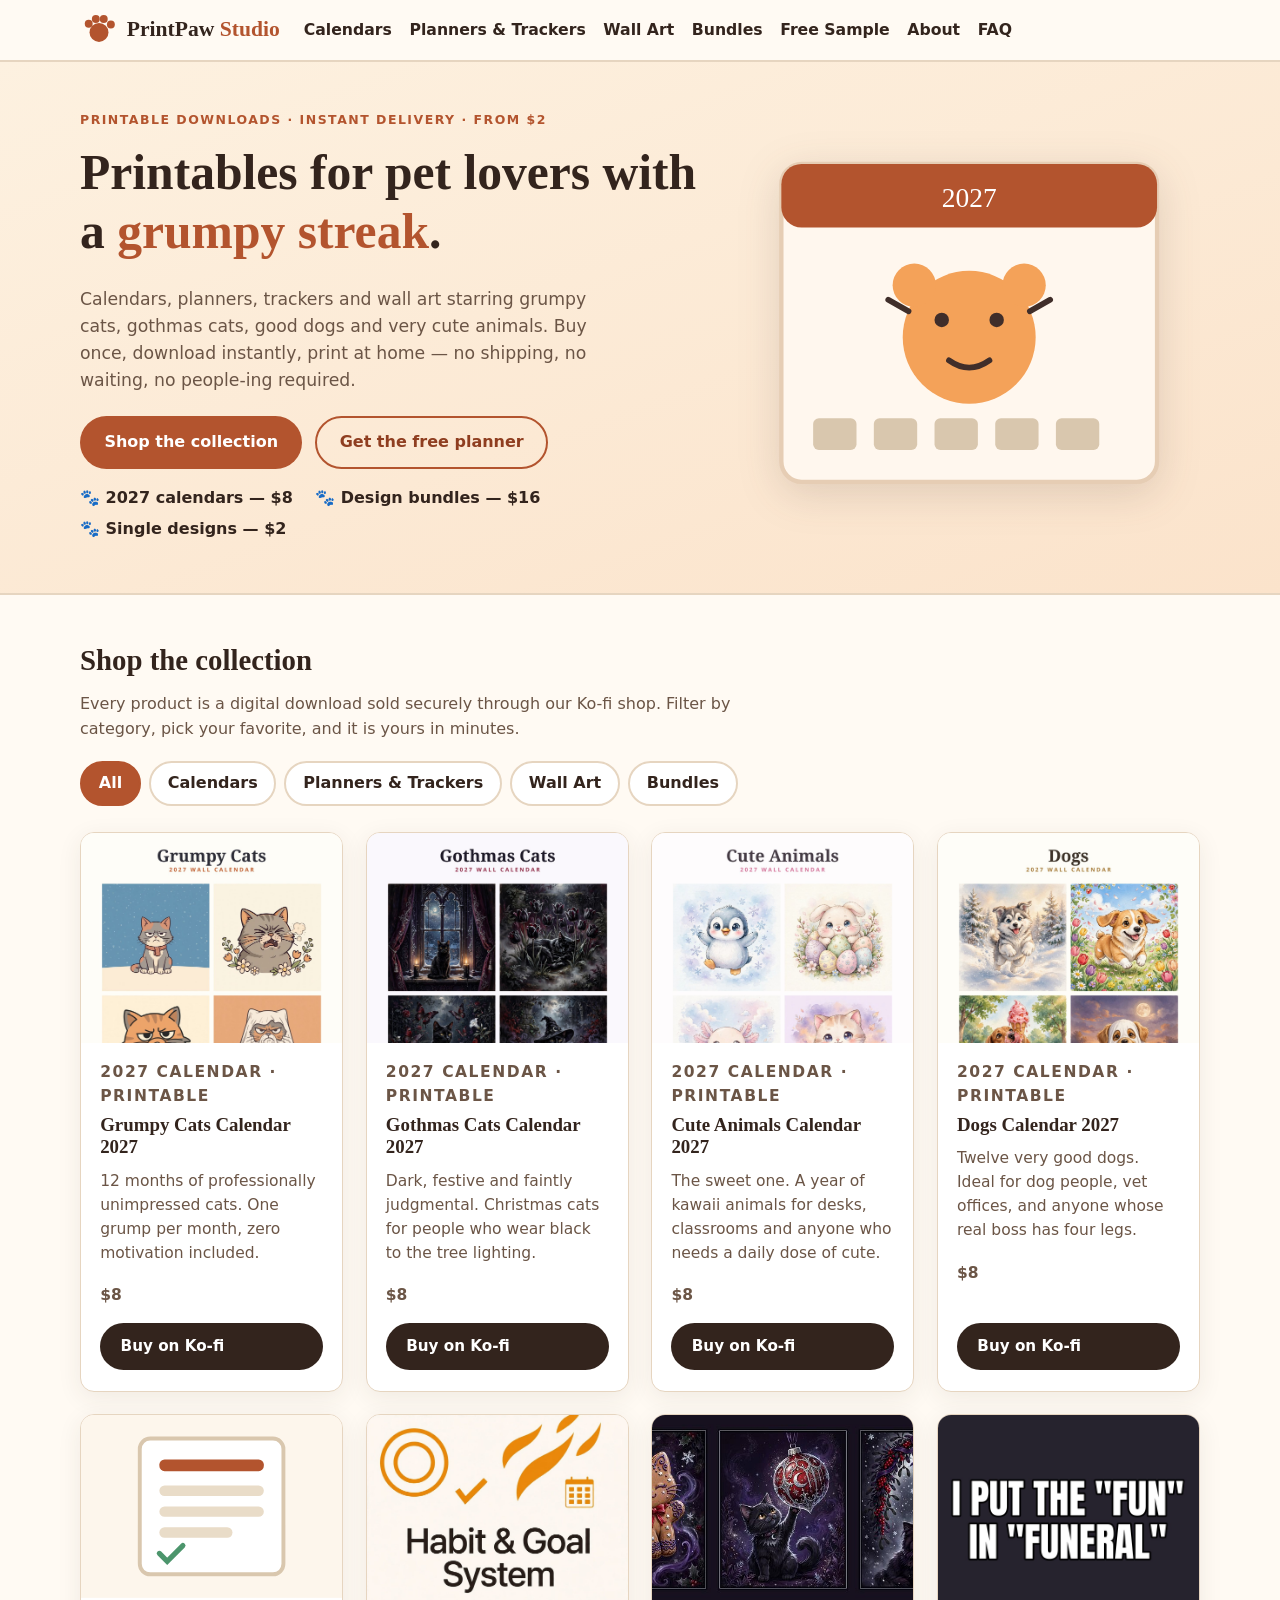
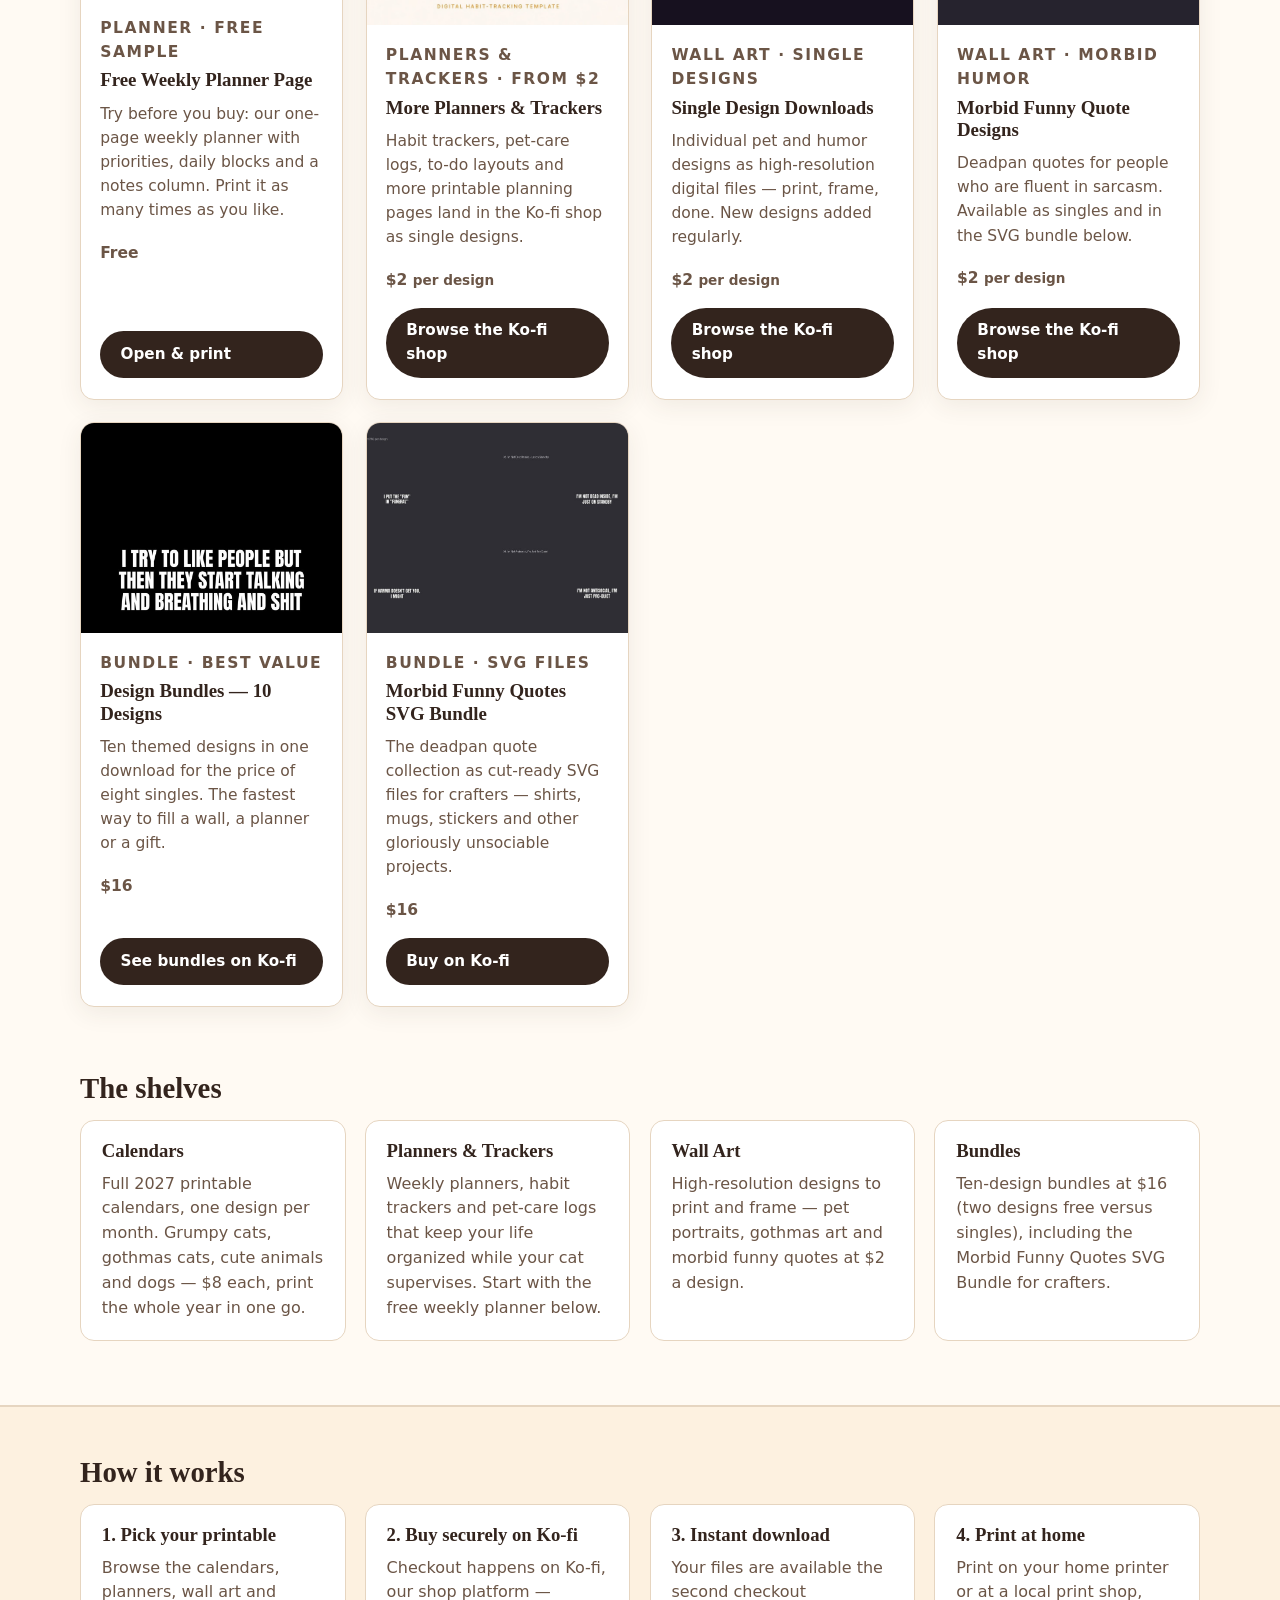
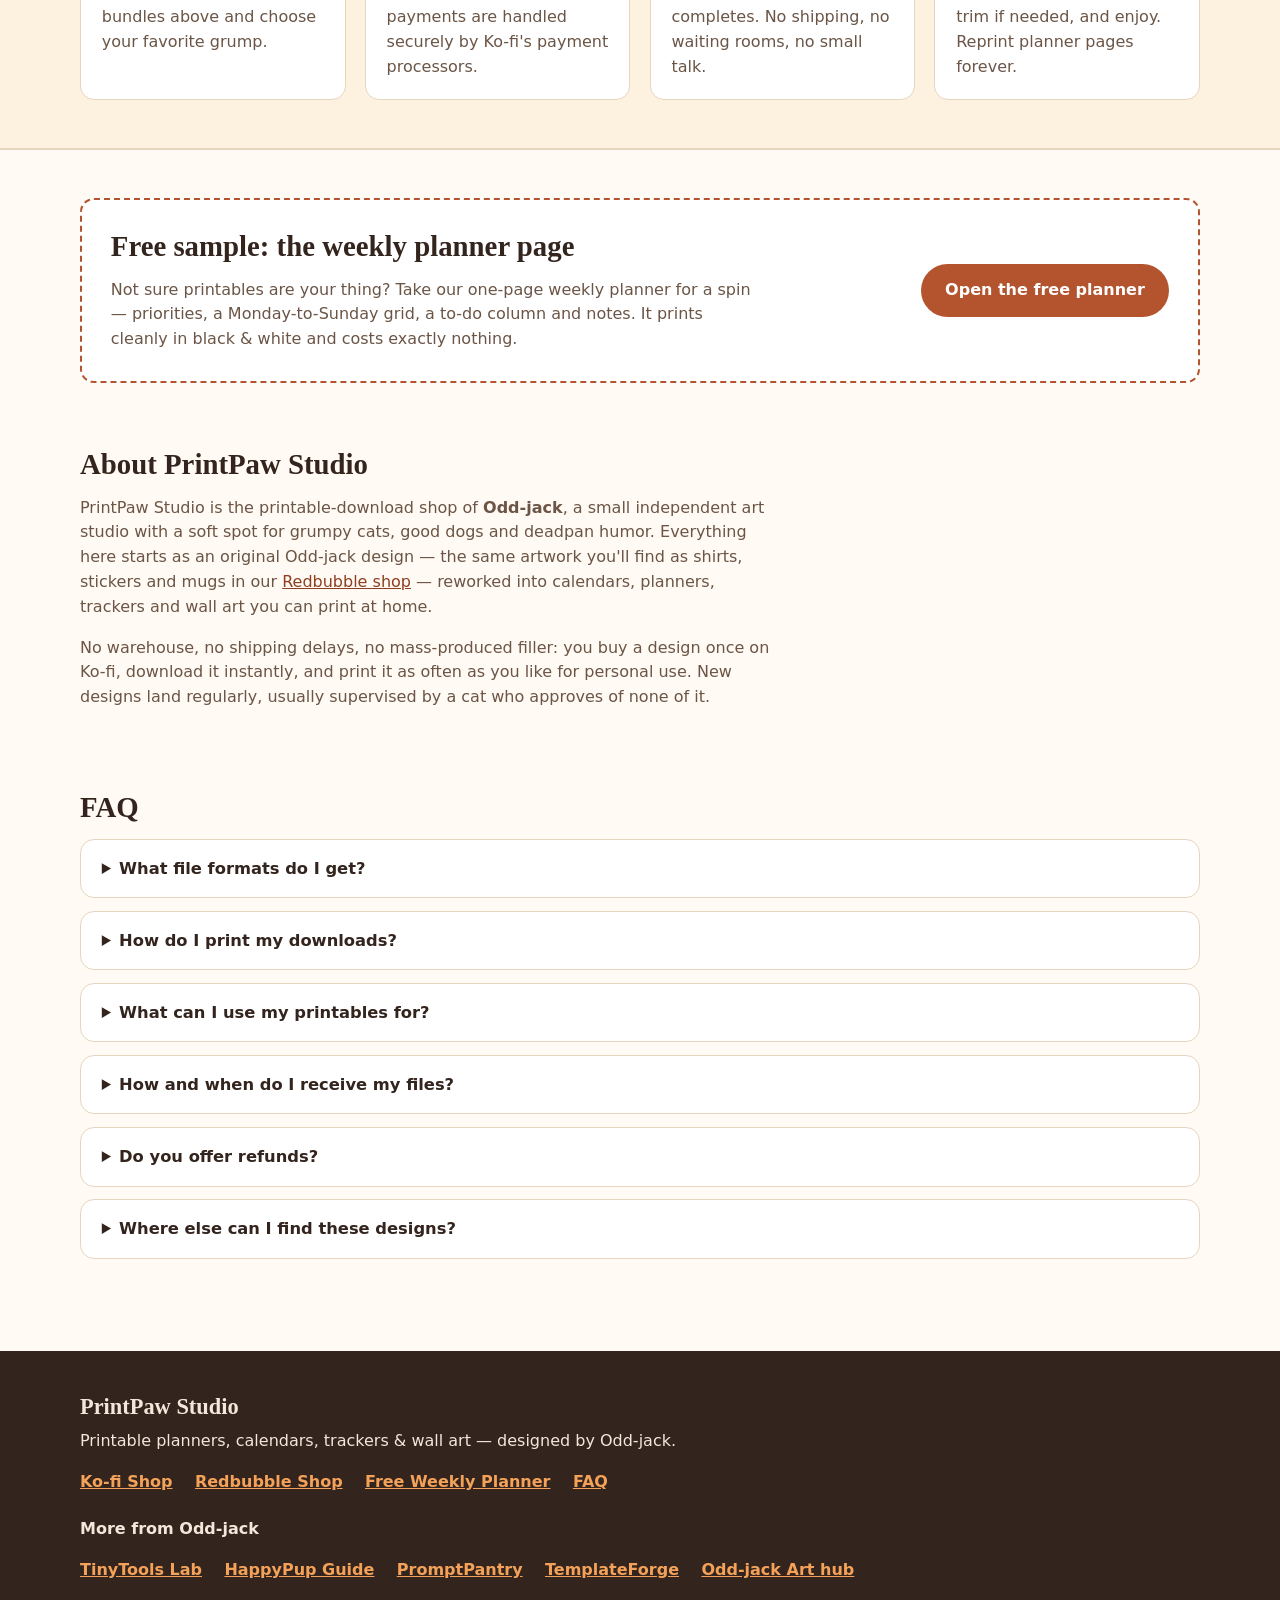
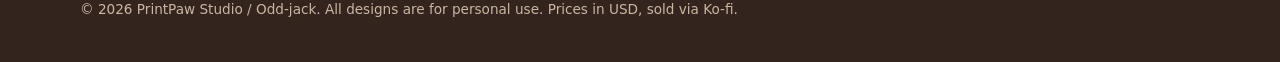
==== commit 1ba5cdbf: "Deploy completion pass: real catalog art + About section; add cross-site footer links" ====
--- a/index.html
+++ b/index.html
@@ -10,6 +10,7 @@
 <meta property="og:title" content="PrintPaw Studio — Printables for Pet Lovers with a Grumpy Streak">
 <meta property="og:description" content="2027 calendars ($8), design bundles ($16) and single designs ($2). Instant download, print at home. Grumpy cats, gothmas cats, cute animals and dogs.">
 <meta property="og:url" content="https://oddjack0.github.io/printpaw-studio/">
+<meta property="og:image" content="https://oddjack0.github.io/printpaw-studio/assets/calendar-grumpy-cats.jpg">
 <meta name="theme-color" content="#b3542e">
 <link rel="stylesheet" href="styles.css">
 </head>
@@ -35,6 +36,7 @@
         <li><a href="#wall-art">Wall Art</a></li>
         <li><a href="#bundles">Bundles</a></li>
         <li><a href="#free-sample">Free Sample</a></li>
+        <li><a href="#about">About</a></li>
         <li><a href="#faq">FAQ</a></li>
       </ul>
     </nav>
@@ -99,8 +101,8 @@
     <ul class="product-grid">
       <!-- Calendars -->
       <li class="card" data-category="calendars" id="calendars">
-        <div class="card-art art-cats" aria-hidden="true">
-          <svg viewBox="0 0 200 140"><rect width="200" height="140" fill="#f6dfc8"/><circle cx="100" cy="76" r="34" fill="#8a8d91"/><circle cx="74" cy="50" r="11" fill="#8a8d91"/><circle cx="126" cy="50" r="11" fill="#8a8d91"/><circle cx="88" cy="72" r="4" fill="#2b2320"/><circle cx="112" cy="72" r="4" fill="#2b2320"/><path d="M78 66 l14 4 M122 66 l-14 4" stroke="#2b2320" stroke-width="3" stroke-linecap="round"/><path d="M90 94 q10 -7 20 0" stroke="#2b2320" stroke-width="3" fill="none" stroke-linecap="round"/><rect x="58" y="112" width="84" height="10" rx="5" fill="#b3542e"/></svg>
+        <div class="card-art art-cats">
+          <img class="pos-top" src="assets/calendar-grumpy-cats.jpg" width="1200" height="1200" loading="lazy" alt="Grumpy Cats 2027 wall calendar cover — four unimpressed cats, including a sneezing cat in tulips, a cat with a melting ice cream cone, and a cat in a ghost costume">
         </div>
         <div class="card-body">
           <p class="card-tag">2027 Calendar · Printable</p>
@@ -112,8 +114,8 @@
       </li>
 
       <li class="card" data-category="calendars">
-        <div class="card-art art-goth" aria-hidden="true">
-          <svg viewBox="0 0 200 140"><rect width="200" height="140" fill="#2e2438"/><circle cx="100" cy="78" r="32" fill="#171221"/><circle cx="76" cy="53" r="10" fill="#171221"/><circle cx="124" cy="53" r="10" fill="#171221"/><circle cx="89" cy="74" r="4" fill="#e8b4d8"/><circle cx="111" cy="74" r="4" fill="#e8b4d8"/><path d="M92 95 q8 -5 16 0" stroke="#e8b4d8" stroke-width="3" fill="none" stroke-linecap="round"/><path d="M60 30 l10 12 M140 30 l-10 12" stroke="#c0392b" stroke-width="4" stroke-linecap="round"/><circle cx="152" cy="108" r="9" fill="#c0392b"/><circle cx="48" cy="110" r="7" fill="#7d5ba6"/></svg>
+        <div class="card-art art-goth">
+          <img class="pos-top" src="assets/calendar-gothmas-cats.jpg" width="1200" height="1200" loading="lazy" alt="Gothmas Cats 2027 wall calendar cover — black cats in dark gothic scenes: a candlelit snowy window, black tulips, butterflies, and a witch-hat cat among jack-o'-lanterns">
         </div>
         <div class="card-body">
           <p class="card-tag">2027 Calendar · Printable</p>
@@ -125,8 +127,8 @@
       </li>
 
       <li class="card" data-category="calendars">
-        <div class="card-art art-cute" aria-hidden="true">
-          <svg viewBox="0 0 200 140"><rect width="200" height="140" fill="#dff0e4"/><circle cx="76" cy="76" r="28" fill="#f7c8d0"/><circle cx="56" cy="55" r="9" fill="#f7c8d0"/><circle cx="96" cy="55" r="9" fill="#f7c8d0"/><circle cx="130" cy="84" r="22" fill="#a8d5ba"/><circle cx="116" cy="66" r="7" fill="#a8d5ba"/><circle cx="144" cy="66" r="7" fill="#a8d5ba"/><circle cx="68" cy="73" r="3.5" fill="#2b2320"/><circle cx="84" cy="73" r="3.5" fill="#2b2320"/><circle cx="124" cy="82" r="3" fill="#2b2320"/><circle cx="137" cy="82" r="3" fill="#2b2320"/><path d="M70 86 q6 5 12 0 M122 93 q6 4 11 0" stroke="#2b2320" stroke-width="2.5" fill="none" stroke-linecap="round"/></svg>
+        <div class="card-art art-cute">
+          <img class="pos-top" src="assets/calendar-cute-animals.jpg" width="1200" height="1200" loading="lazy" alt="Cute Animals 2027 wall calendar cover — four kawaii watercolor animals: a penguin chick in snowflakes, a bunny with Easter eggs, an axolotl eating ice cream, and a kitten hugging a pumpkin">
         </div>
         <div class="card-body">
           <p class="card-tag">2027 Calendar · Printable</p>
@@ -138,8 +140,8 @@
       </li>
 
       <li class="card" data-category="calendars">
-        <div class="card-art art-dogs" aria-hidden="true">
-          <svg viewBox="0 0 200 140"><rect width="200" height="140" fill="#fdeeda"/><ellipse cx="100" cy="80" rx="36" ry="32" fill="#c68b4e"/><ellipse cx="66" cy="64" rx="10" ry="20" fill="#a96f36"/><ellipse cx="134" cy="64" rx="10" ry="20" fill="#a96f36"/><circle cx="87" cy="74" r="4.5" fill="#2b2320"/><circle cx="113" cy="74" r="4.5" fill="#2b2320"/><ellipse cx="100" cy="88" rx="7" ry="5" fill="#2b2320"/><path d="M100 93 v6 M100 99 q-6 6 -12 2 M100 99 q6 6 12 2" stroke="#2b2320" stroke-width="3" fill="none" stroke-linecap="round"/><path d="M94 108 q6 5 12 0" stroke="#e2736d" stroke-width="4" fill="none" stroke-linecap="round"/></svg>
+        <div class="card-art art-dogs">
+          <img class="pos-top" src="assets/calendar-dogs.jpg" width="1200" height="1200" loading="lazy" alt="Dogs 2027 wall calendar cover — four happy dogs: a husky puppy bounding through snow, a corgi running through tulips, a dachshund with an ice cream cone, and a puppy in a ghost costume with a Halloween candy bucket">
         </div>
         <div class="card-body">
           <p class="card-tag">2027 Calendar · Printable</p>
@@ -165,8 +167,8 @@
       </li>
 
       <li class="card" data-category="planners">
-        <div class="card-art art-tracker" aria-hidden="true">
-          <svg viewBox="0 0 200 140"><rect width="200" height="140" fill="#eef4fb"/><rect x="40" y="22" width="120" height="96" rx="8" fill="#ffffff" stroke="#b9cbdd" stroke-width="3"/><g fill="#4a7fb5"><rect x="54" y="38" width="26" height="26" rx="5"/><rect x="87" y="38" width="26" height="26" rx="5" opacity=".55"/><rect x="120" y="38" width="26" height="26" rx="5" opacity=".3"/><rect x="54" y="71" width="26" height="26" rx="5" opacity=".3"/><rect x="87" y="71" width="26" height="26" rx="5"/><rect x="120" y="71" width="26" height="26" rx="5" opacity=".55"/></g></svg>
+        <div class="card-art art-tracker">
+          <img class="pos-top" src="assets/planners-trackers.jpg" width="1200" height="1200" loading="lazy" alt="Habit and Goal System — a real digital habit-tracking template from the Odd-jack shop, with target, checkmark and calendar motifs">
         </div>
         <div class="card-body">
           <p class="card-tag">Planners &amp; Trackers · From $2</p>
@@ -179,8 +181,8 @@
 
       <!-- Wall Art -->
       <li class="card" data-category="wall-art" id="wall-art">
-        <div class="card-art art-wall" aria-hidden="true">
-          <svg viewBox="0 0 200 140"><rect width="200" height="140" fill="#f3ece1"/><rect x="62" y="16" width="76" height="108" rx="4" fill="#ffffff" stroke="#402e2a" stroke-width="5"/><circle cx="100" cy="58" r="17" fill="#f4a259"/><circle cx="88" cy="44" r="6" fill="#f4a259"/><circle cx="112" cy="44" r="6" fill="#f4a259"/><circle cx="95" cy="56" r="2.4" fill="#402e2a"/><circle cx="105" cy="56" r="2.4" fill="#402e2a"/><g fill="#d9c7ae"><rect x="76" y="86" width="48" height="6" rx="3"/><rect x="82" y="98" width="36" height="6" rx="3"/></g></svg>
+        <div class="card-art art-wall">
+          <img src="assets/wall-art-sets.jpg" width="1200" height="350" loading="lazy" alt="Five gothic Christmas cat art prints from the Odd-jack wall art sets — a witch-hat cat under the moon, a gingerbread cat, a kitten with an ornament, a cat under mistletoe, and a white cat by a Christmas tree">
         </div>
         <div class="card-body">
           <p class="card-tag">Wall Art · Single Designs</p>
@@ -192,8 +194,8 @@
       </li>
 
       <li class="card" data-category="wall-art">
-        <div class="card-art art-quote" aria-hidden="true">
-          <svg viewBox="0 0 200 140"><rect width="200" height="140" fill="#efe9f5"/><text x="52" y="66" font-size="52" fill="#7d5ba6" font-family="Georgia, serif">&#8220;</text><g fill="#584a6e"><rect x="76" y="44" width="76" height="9" rx="4"/><rect x="66" y="62" width="96" height="9" rx="4"/><rect x="82" y="80" width="64" height="9" rx="4"/></g><text x="150" y="118" font-size="34" fill="#7d5ba6" font-family="Georgia, serif">&#8221;</text></svg>
+        <div class="card-art art-quote">
+          <img src="assets/morbid-quote-design.jpg" width="1200" height="900" loading="lazy" alt="Morbid funny quote design in bold white lettering on black: I put the &#8220;fun&#8221; in &#8220;funeral&#8221;">
         </div>
         <div class="card-body">
           <p class="card-tag">Wall Art · Morbid Humor</p>
@@ -206,8 +208,8 @@
 
       <!-- Bundles -->
       <li class="card" data-category="bundles" id="bundles">
-        <div class="card-art art-bundle" aria-hidden="true">
-          <svg viewBox="0 0 200 140"><rect width="200" height="140" fill="#fdf1e3"/><g><rect x="46" y="34" width="66" height="84" rx="6" fill="#e8b04b" transform="rotate(-7 79 76)"/><rect x="88" y="26" width="66" height="84" rx="6" fill="#b3542e" transform="rotate(6 121 68)"/><rect x="68" y="30" width="66" height="84" rx="6" fill="#fff7ee" stroke="#d9c7ae" stroke-width="2"/></g><circle cx="101" cy="62" r="13" fill="#f4a259"/><circle cx="92" cy="52" r="4.5" fill="#f4a259"/><circle cx="110" cy="52" r="4.5" fill="#f4a259"/><circle cx="97" cy="60" r="1.8" fill="#402e2a"/><circle cx="105" cy="60" r="1.8" fill="#402e2a"/></svg>
+        <div class="card-art art-bundle">
+          <img class="pos-top" src="assets/design-bundle-cover.jpg" width="900" height="1080" loading="lazy" alt="Lead design from the Morbid Quotes Volume 1 ten-design bundle, in bold white lettering on black: I try to like people but then they start talking">
         </div>
         <div class="card-body">
           <p class="card-tag">Bundle · Best Value</p>
@@ -219,8 +221,8 @@
       </li>
 
       <li class="card" data-category="bundles">
-        <div class="card-art art-svg" aria-hidden="true">
-          <svg viewBox="0 0 200 140"><rect width="200" height="140" fill="#26222e"/><path d="M100 26 l14 26 l29 4 l-21 20 l5 29 l-27 -14 l-27 14 l5 -29 l-21 -20 l29 -4 z" fill="#c9a86a"/><text x="100" y="126" text-anchor="middle" font-size="15" fill="#e9e2d0" font-family="Georgia, serif">SVG</text></svg>
+        <div class="card-art art-svg">
+          <img class="pos-top" src="assets/morbid-svg-bundle.jpg" width="1200" height="630" loading="lazy" alt="Preview of the Morbid Funny Quotes SVG pack — ten deadpan quote cut files in bold white lettering, including I put the &#8220;fun&#8221; in &#8220;funeral&#8221; and I'm not dead inside, I'm just on standby">
         </div>
         <div class="card-body">
           <p class="card-tag">Bundle · SVG Files</p>
@@ -292,6 +294,13 @@
     </div>
   </section>
 
+  <!-- About -->
+  <section id="about" class="section wrap" aria-labelledby="about-heading">
+    <h2 id="about-heading">About PrintPaw Studio</h2>
+    <p class="section-intro">PrintPaw Studio is the printable-download shop of <strong>Odd-jack</strong>, a small independent art studio with a soft spot for grumpy cats, good dogs and deadpan humor. Everything here starts as an original Odd-jack design — the same artwork you'll find as shirts, stickers and mugs in our <a href="https://www.redbubble.com/people/Odd-jack/shop" rel="noopener">Redbubble shop</a> — reworked into calendars, planners, trackers and wall art you can print at home.</p>
+    <p class="section-intro">No warehouse, no shipping delays, no mass-produced filler: you buy a design once on Ko-fi, download it instantly, and print it as often as you like for personal use. New designs land regularly, usually supervised by a cat who approves of none of it.</p>
+  </section>
+
   <!-- FAQ -->
   <section id="faq" class="section wrap" aria-labelledby="faq-heading">
     <h2 id="faq-heading">FAQ</h2>
@@ -335,6 +344,14 @@
       <li><a href="planner.html">Free Weekly Planner</a></li>
       <li><a href="#faq">FAQ</a></li>
     </ul>
+    <p class="footer-more-label">More from Odd-jack</p>
+    <ul class="footer-links">
+      <li><a href="https://oddjack0.github.io/tinytools-lab/" rel="noopener">TinyTools Lab</a></li>
+      <li><a href="https://oddjack0.github.io/happypup-guide/" rel="noopener">HappyPup Guide</a></li>
+      <li><a href="https://oddjack0.github.io/promptpantry/" rel="noopener">PromptPantry</a></li>
+      <li><a href="https://oddjack0.github.io/templateforge/" rel="noopener">TemplateForge</a></li>
+      <li><a href="https://oddjack0.github.io/oddjack-art/" rel="noopener">Odd-jack Art hub</a></li>
+    </ul>
     <p class="fineprint">&copy; <span id="year">2026</span> PrintPaw Studio / Odd-jack. All designs are for personal use. Prices in USD, sold via Ko-fi.</p>
   </div>
 </footer>
--- a/styles.css
+++ b/styles.css
@@ -129,6 +129,8 @@
 }
 .card[hidden] { display: none; }
 .card-art svg { display: block; width: 100%; height: auto; }
+.card-art img { display: block; width: 100%; height: 210px; object-fit: cover; object-position: center; background: #f3ece1; }
+.card-art img.pos-top { object-position: center top; }
 .card-body { padding: 1.1rem 1.2rem 1.3rem; display: flex; flex-direction: column; flex: 1; }
 .card-tag { font-size: .75rem; text-transform: uppercase; letter-spacing: .1em; font-weight: 700; color: var(--brand); margin-bottom: .35rem; }
 .card-body h3 { font-size: 1.18rem; }
@@ -165,6 +167,7 @@
 .footer-brand { font-family: Georgia, serif; font-size: 1.4rem; font-weight: 700; margin-bottom: .3rem; }
 .footer-links { display: flex; flex-wrap: wrap; gap: .4rem 1.4rem; list-style: none; padding: 0; margin: 1rem 0; }
 .footer-links a { color: var(--accent); font-weight: 600; }
+.footer-more-label { font-weight: 700; margin: 1.4rem 0 0; }
 .fineprint { font-size: .85rem; color: #cbb6a4; margin: 0; }
 
 /* ---------- Planner page ---------- */
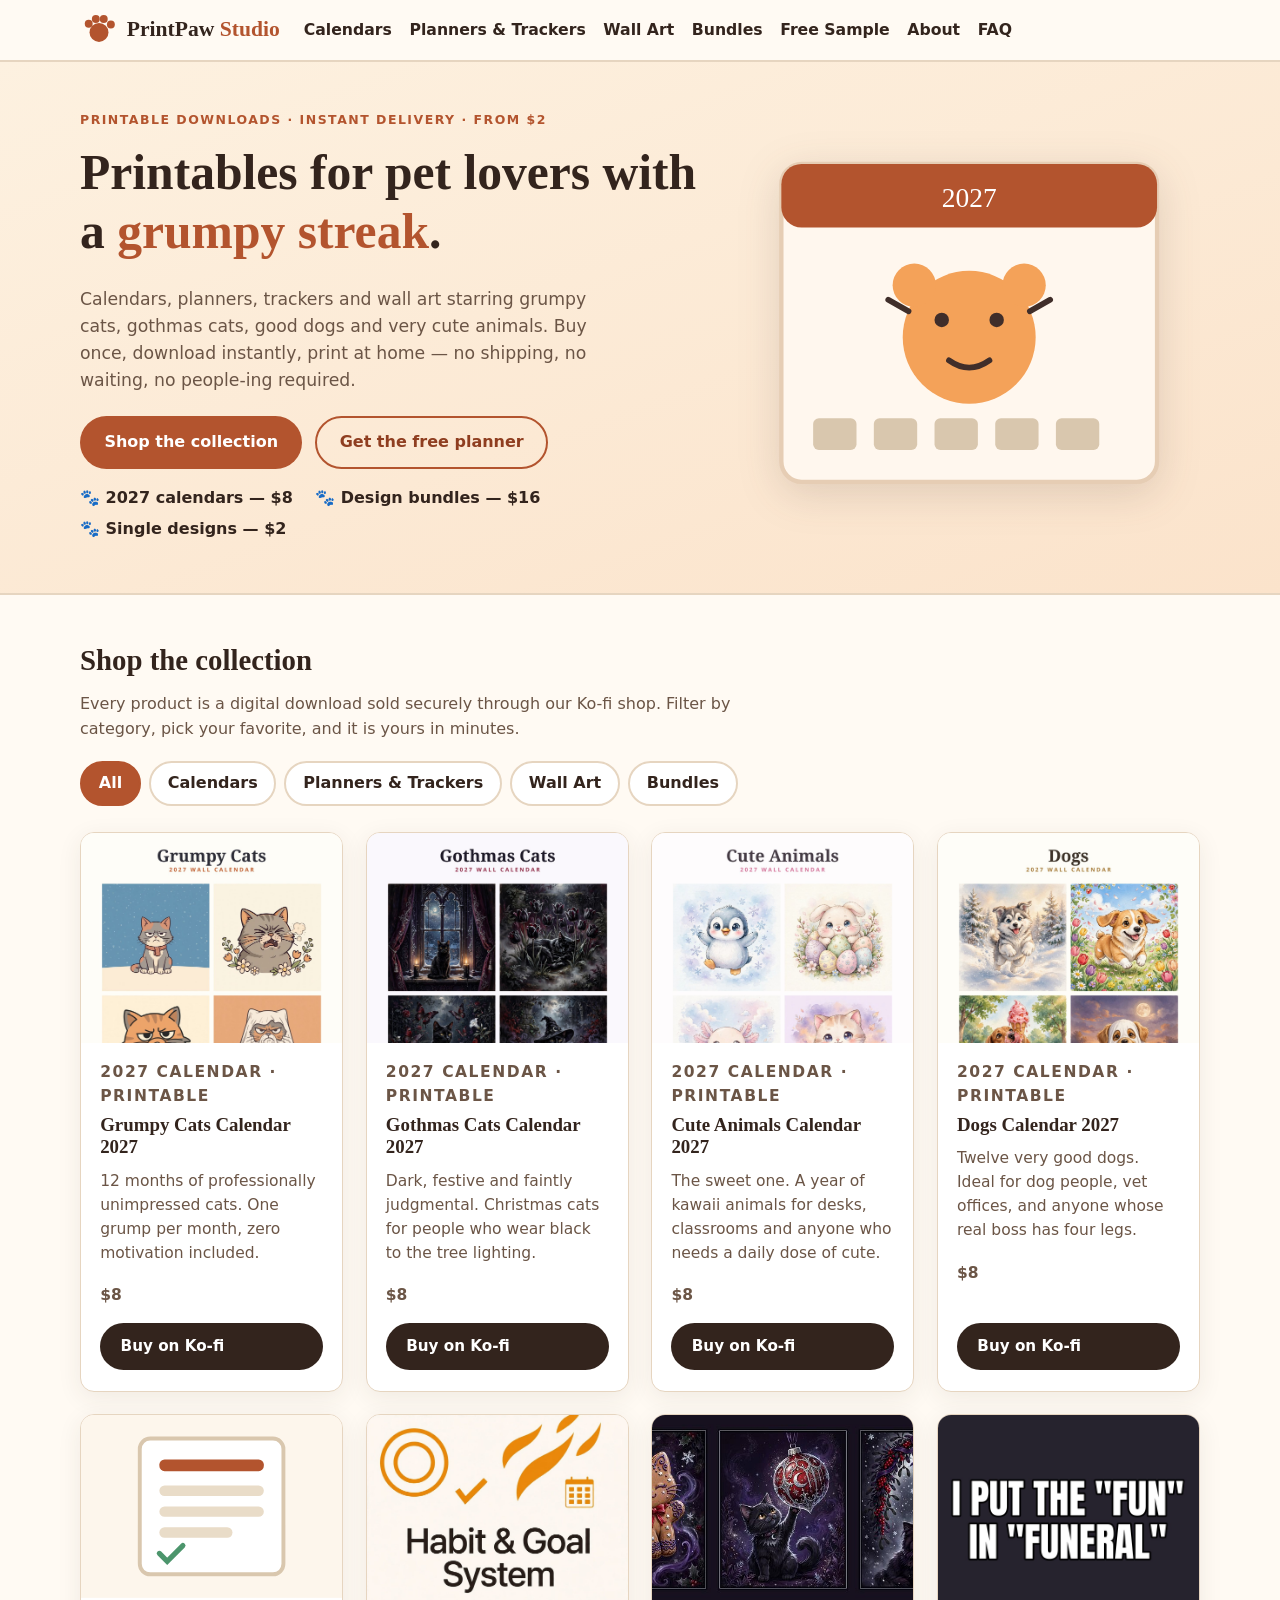
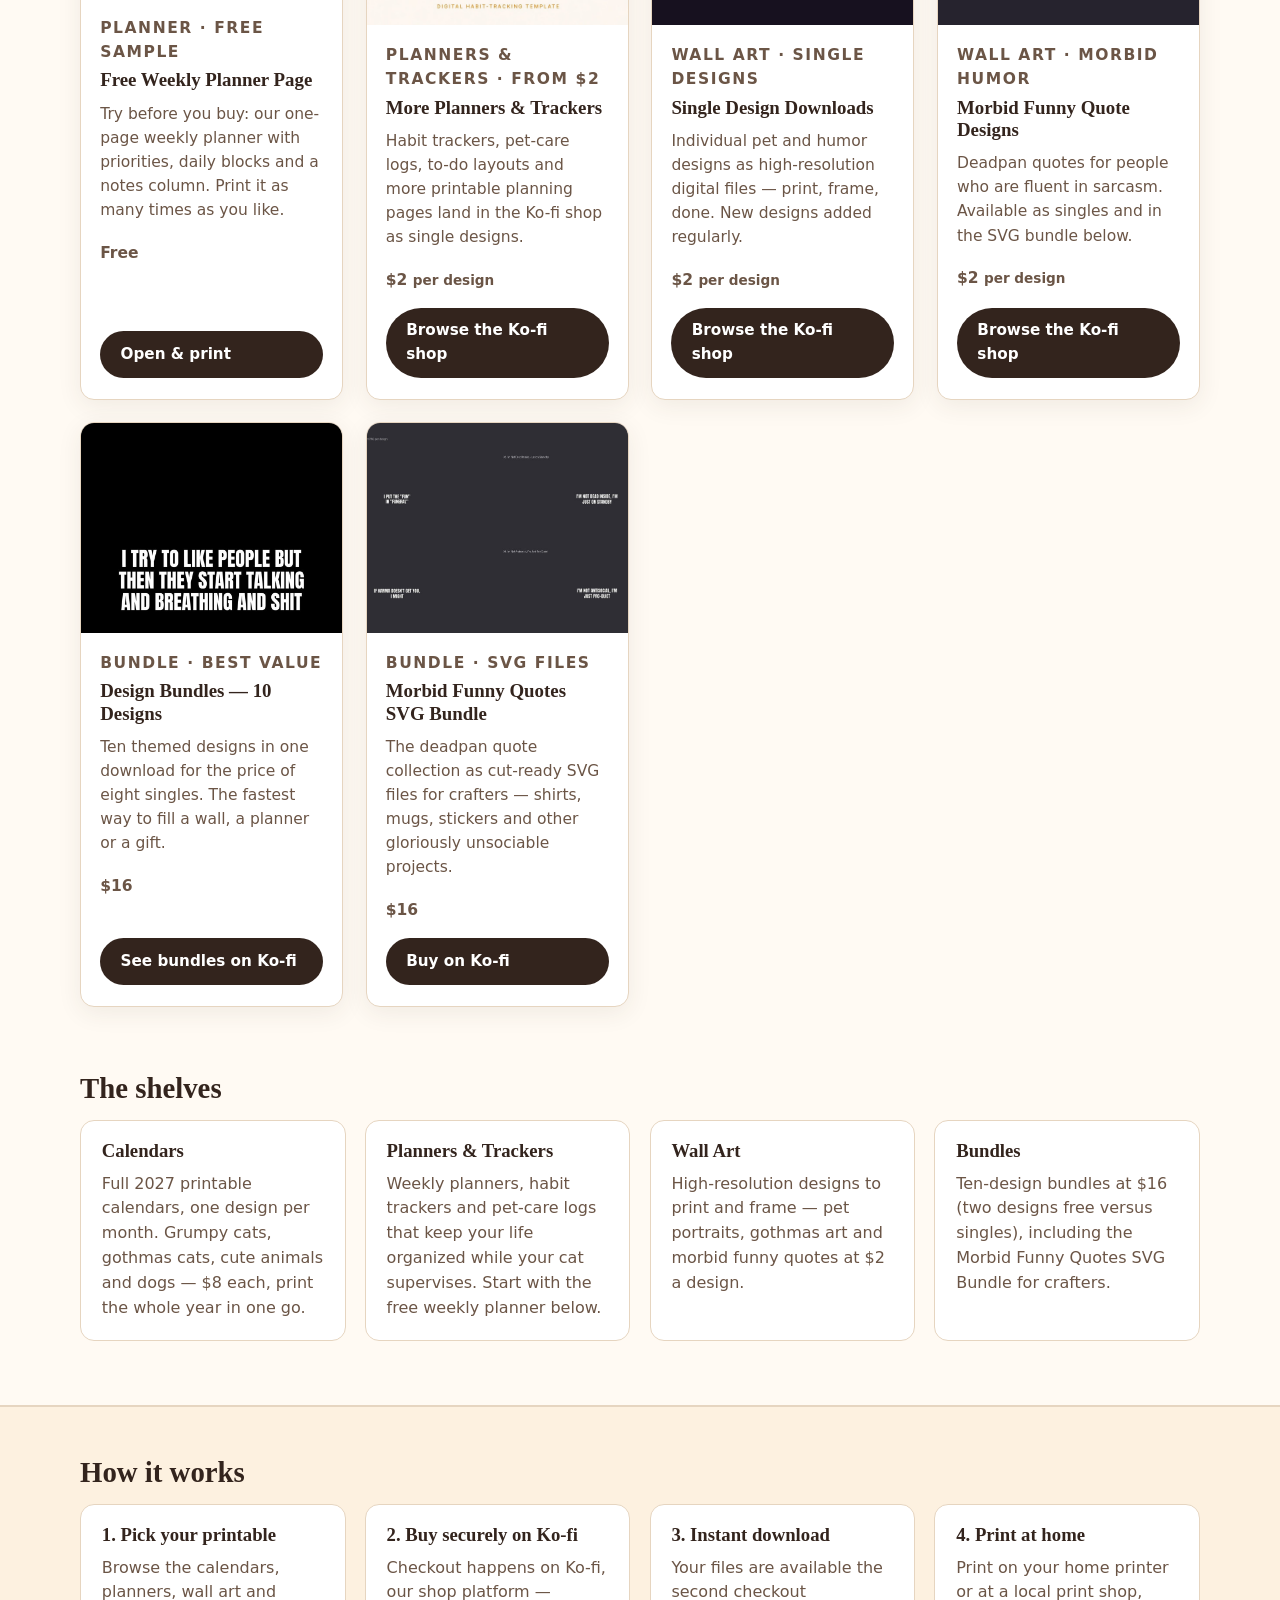
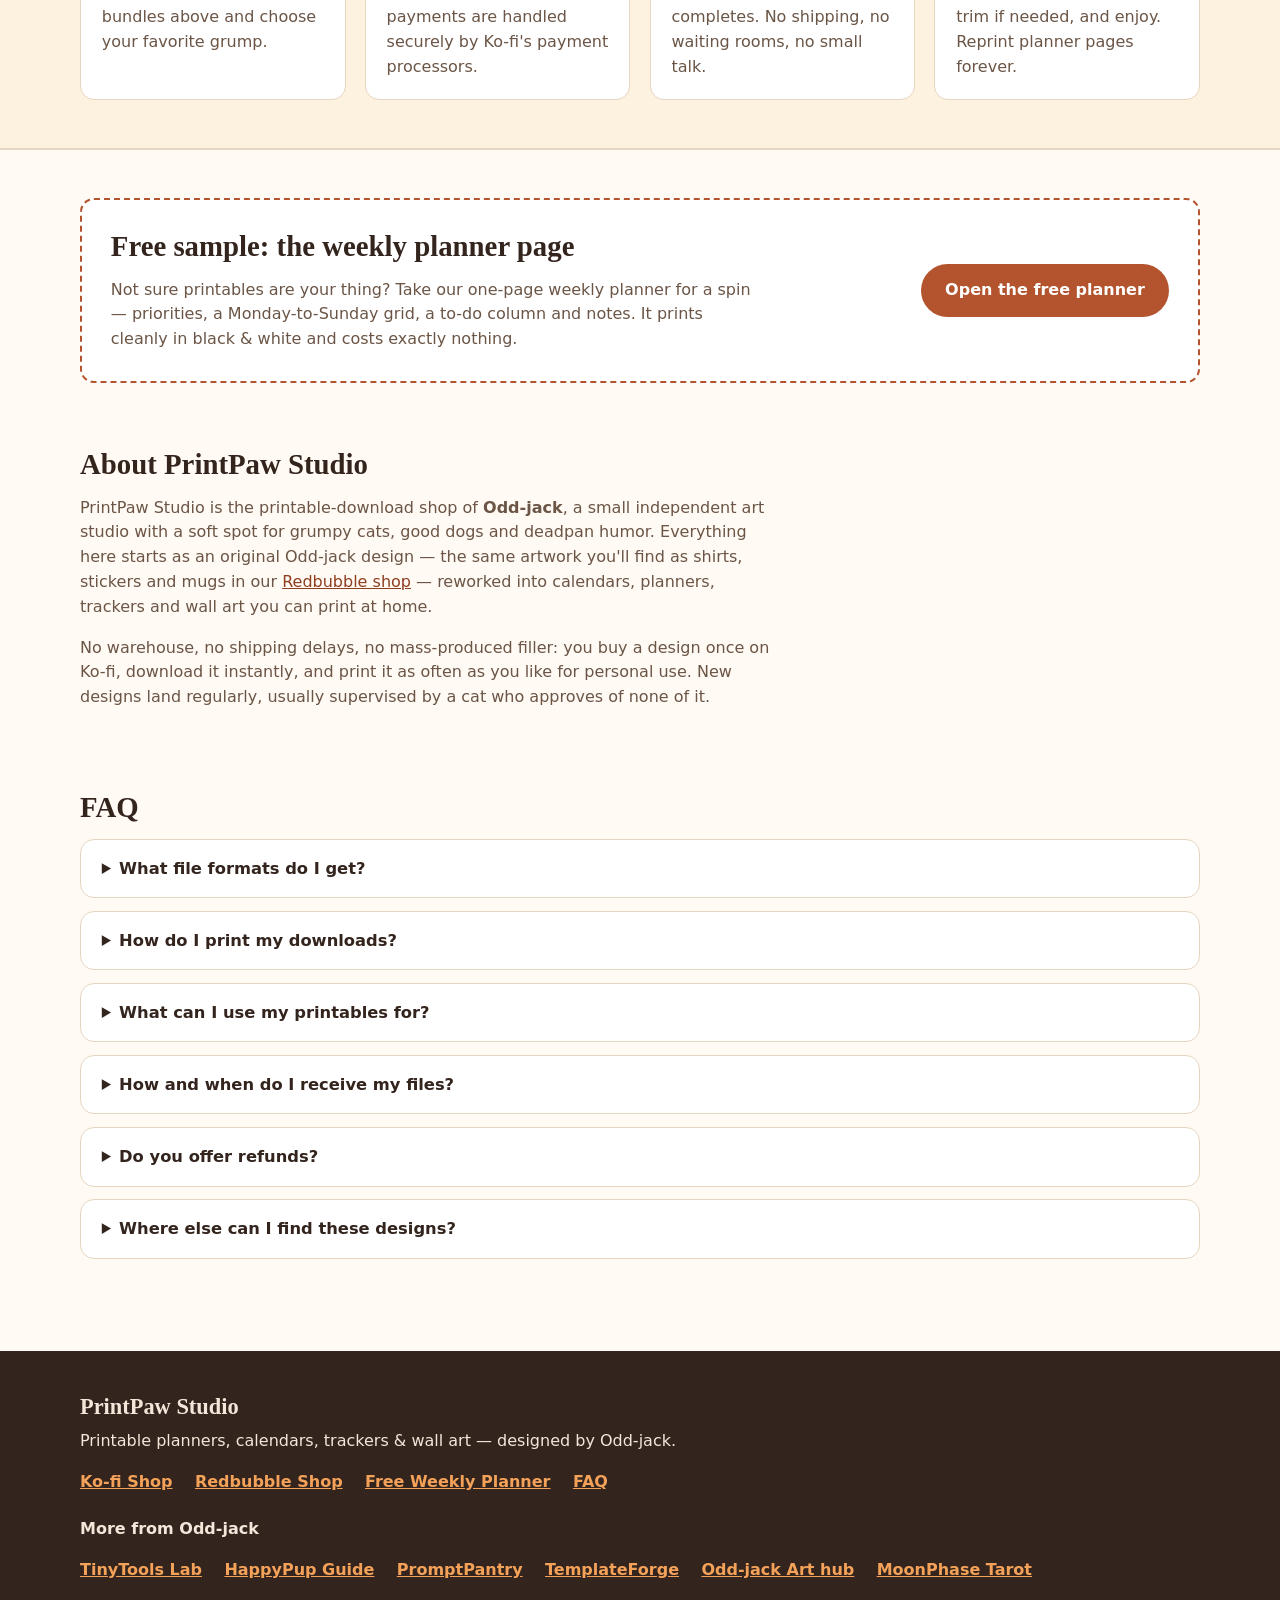
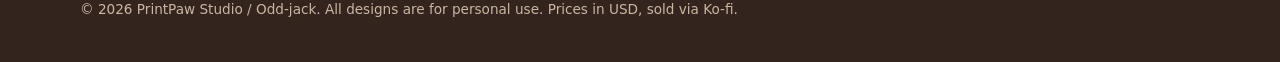
==== commit e0858529: "Add MoonPhase Tarot to More from Odd-jack footer" ====
--- a/index.html
+++ b/index.html
@@ -351,6 +351,7 @@
       <li><a href="https://oddjack0.github.io/promptpantry/" rel="noopener">PromptPantry</a></li>
       <li><a href="https://oddjack0.github.io/templateforge/" rel="noopener">TemplateForge</a></li>
       <li><a href="https://oddjack0.github.io/oddjack-art/" rel="noopener">Odd-jack Art hub</a></li>
+      <li><a href="https://oddjack0.github.io/moonphase-tarot/" rel="noopener">MoonPhase Tarot</a></li>
     </ul>
     <p class="fineprint">&copy; <span id="year">2026</span> PrintPaw Studio / Odd-jack. All designs are for personal use. Prices in USD, sold via Ko-fi.</p>
   </div>
